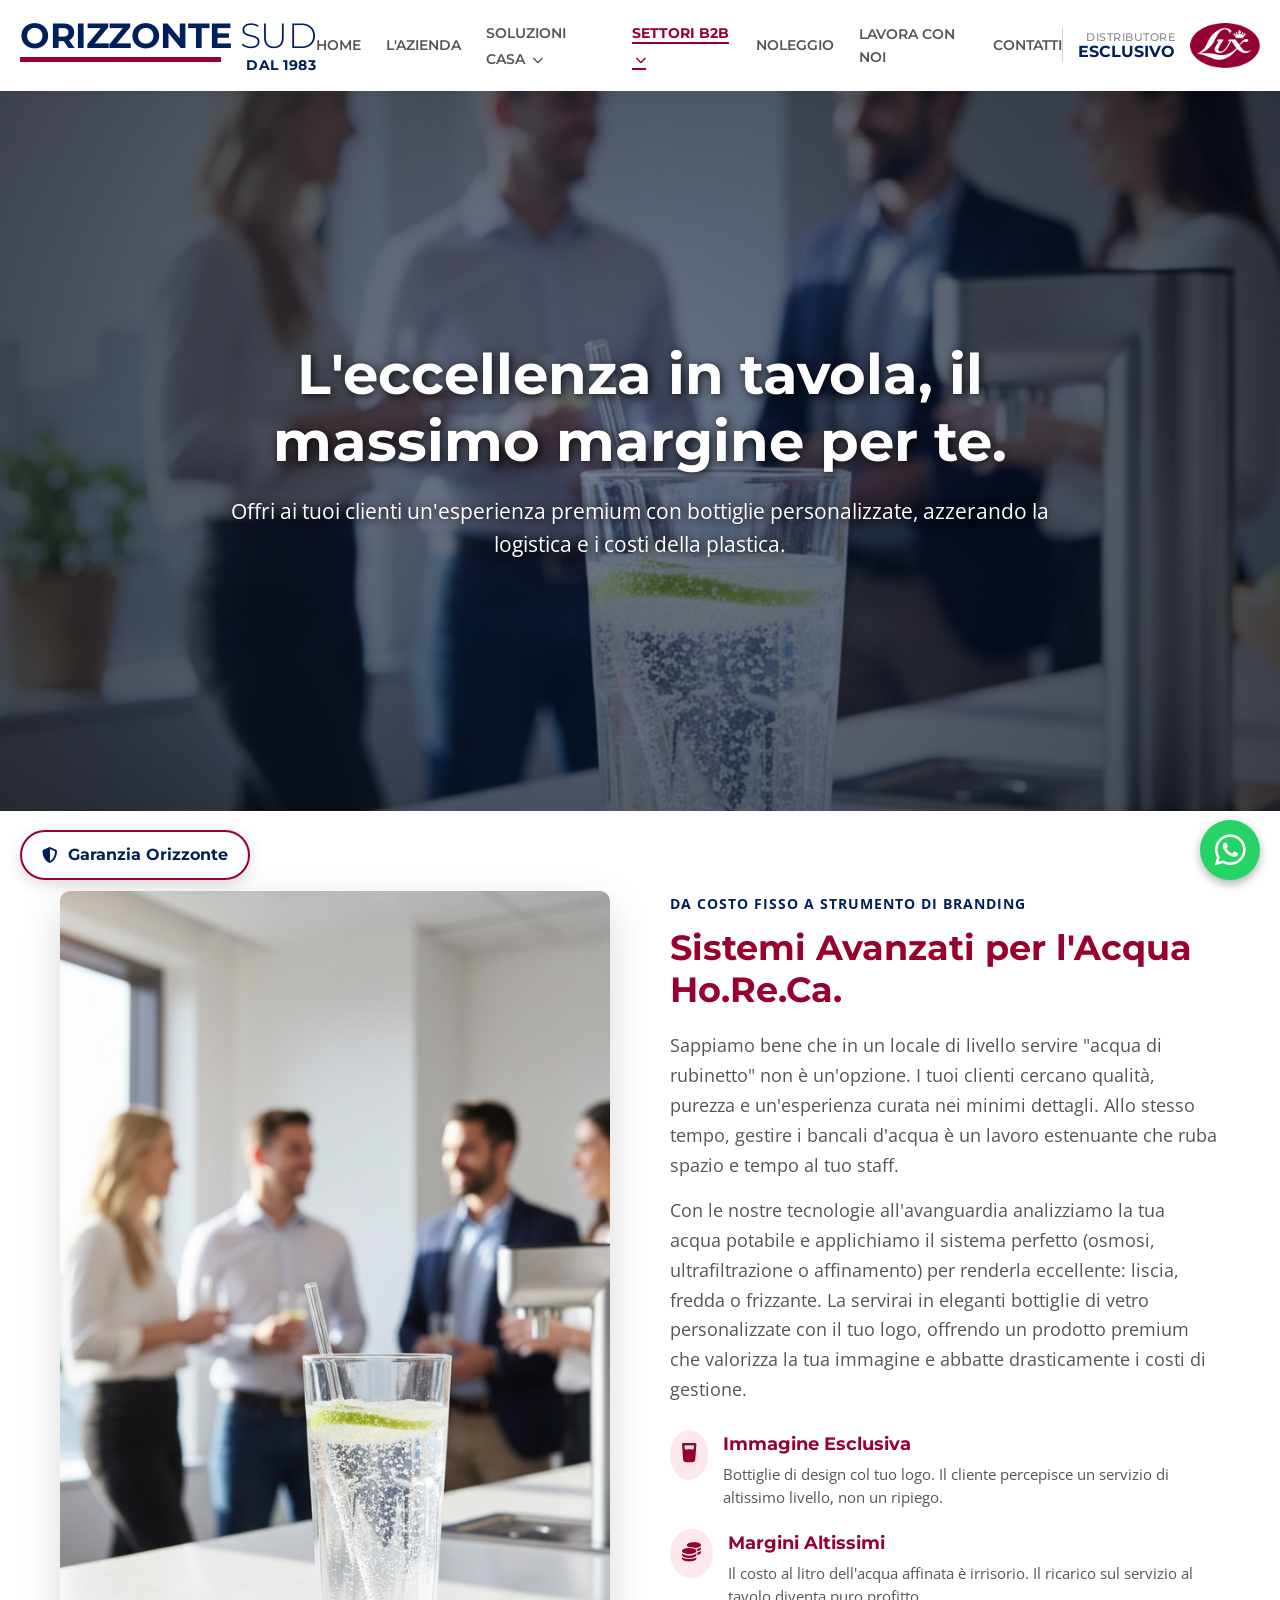
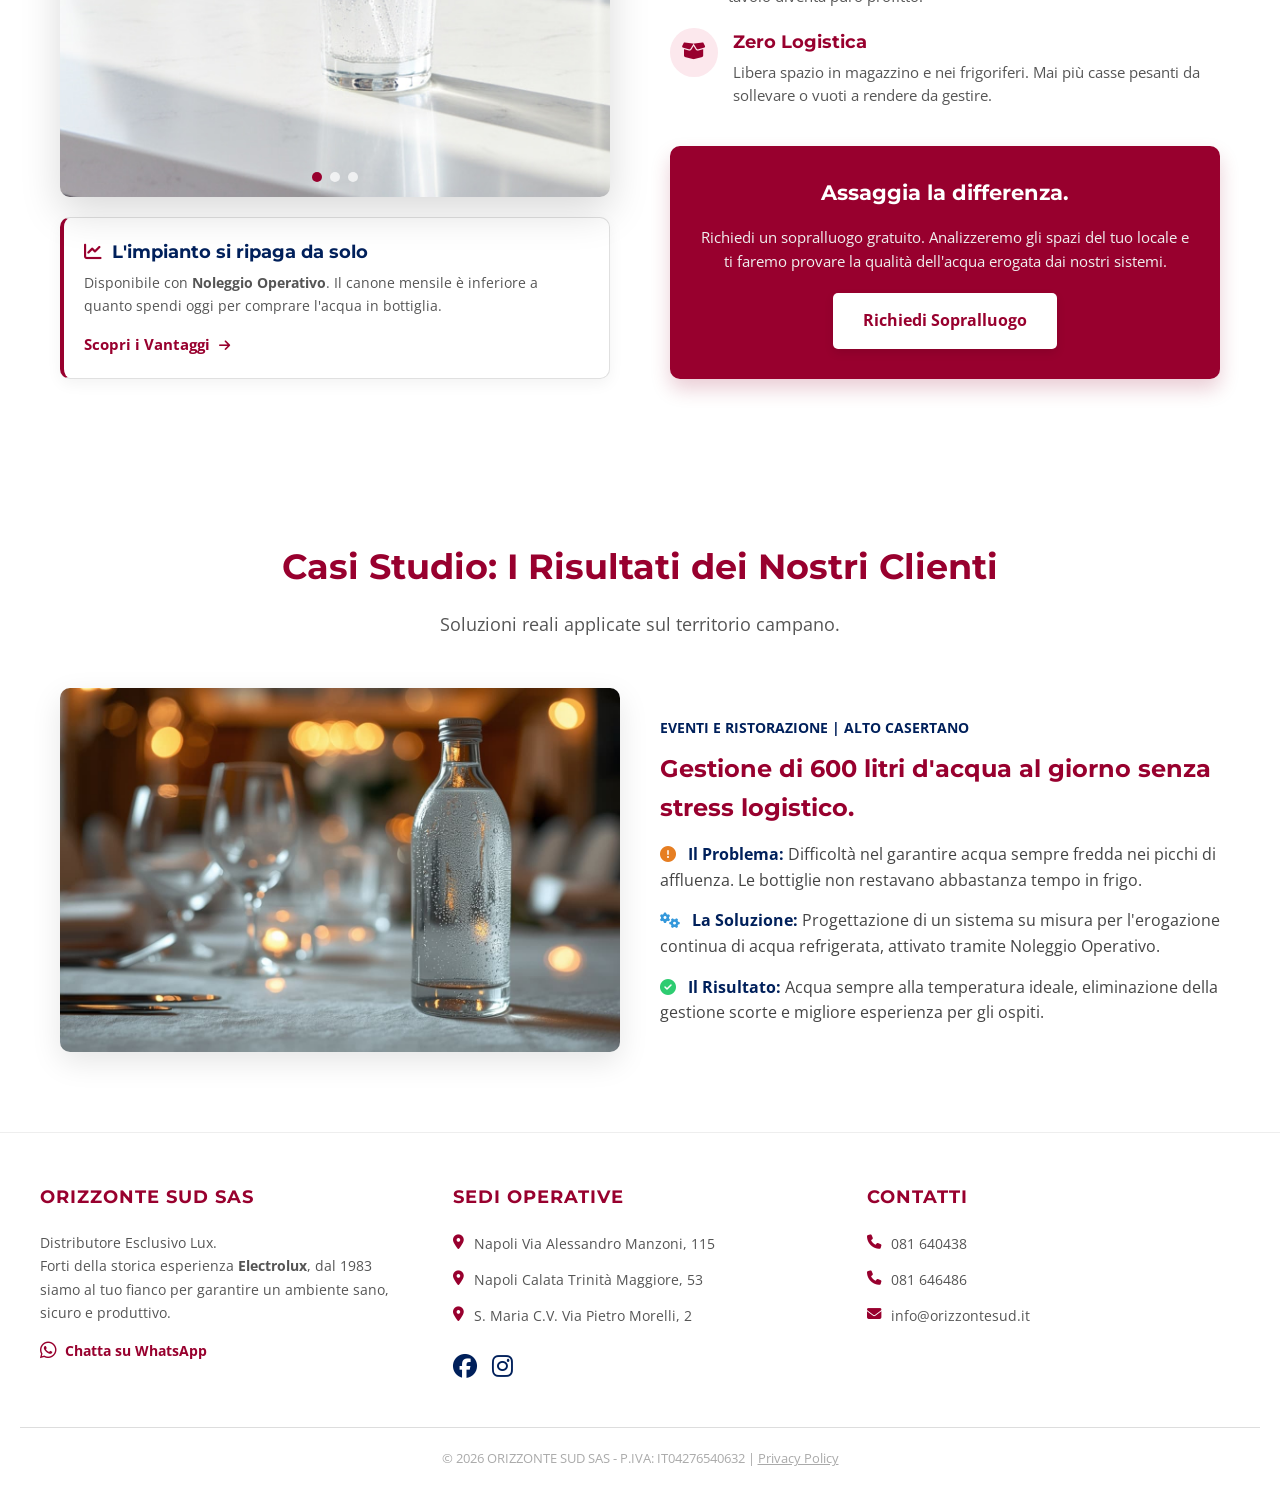
==== acqua-horeca.html @ 839ca36f "primo caricamento" ====
<!DOCTYPE html>
<html lang="it" style="scroll-behavior: smooth;">
<head>
    <meta charset="UTF-8">
    <meta name="viewport" content="width=device-width, initial-scale=1.0">
    <title>Sistemi Trattamento Acqua per Ristoranti e Hotel | Orizzonte Sud</title>
    <meta name="description" content="Offri ai tuoi clienti un'acqua premium in bottiglie personalizzate. Tecnologie all'avanguardia per l'affinamento dell'acqua Ho.Re.Ca. Aumenta i margini e azzera la logistica.">
 <!-- SEO: CANONICAL E OPEN GRAPH -->
    <link rel="canonical" href="https://www.orizzontesud.it/acqua-horeca.html">
    <meta property="og:title" content="Sistemi Acqua per Ristoranti e Hotel | Orizzonte Sud">
    <meta property="og:description" content="Offri ai tuoi clienti un'acqua premium in bottiglie personalizzate. Tecnologie all'avanguardia per l'affinamento dell'acqua Ho.Re.Ca.">
    <meta property="og:image" content="https://www.orizzontesud.it/assets/img/acqua-horeca-bg.jpg">
    <meta property="og:url" content="https://www.orizzontesud.it/acqua-horeca.html">
    <meta property="og:type" content="website">   
    <!-- SEO INVISIBILE: ANTI-SHOWROOMING & KEYWORDS B2B -->
    <script type="application/ld+json">
    {
      "@context": "https://schema.org",
      "@type": "ProfessionalService",
      "name": "Consulenza Trattamento Acqua Ho.Re.Ca. - Orizzonte Sud",
      "alternateName":["Depuratori Acqua Ristoranti", "Osmosi Inversa Hotel", "Orizzonte Sud Electrolux", "Erogatori Acqua Spina Bar"],
      "image": "https://www.orizzontesud.it/assets/img/logo-lux.png",
      "@id": "https://www.orizzontesud.it/acqua-horeca.html",
      "url": "https://www.orizzontesud.it/acqua-horeca.html",
      "telephone": "081640438",
      "description": "Sistemi avanzati di affinamento, osmosi inversa e microfiltrazione per il settore Ho.Re.Ca. Soluzioni premium per ristoranti, hotel e bar con bottiglie in vetro personalizzate. Forti dell'esperienza Electrolux.",
      "provider": {
          "@type": "LocalBusiness", 
          "name": "Orizzonte Sud SAS",
          "address": {
            "@type": "PostalAddress",
            "streetAddress": "Via Alessandro Manzoni, 115",
            "addressLocality": "Napoli",
            "postalCode": "80123",
            "addressCountry": "IT"
          }
      }
    }
    </script>

    <link href="https://fonts.googleapis.com/css2?family=Montserrat:wght@300;400;500;700&family=Open+Sans:wght@400;600&display=swap" rel="stylesheet">
    <link rel="stylesheet" href="https://cdnjs.cloudflare.com/ajax/libs/font-awesome/6.4.0/css/all.min.css">
    <link rel="stylesheet" href="assets/css/style.css">
</head>
<body>
    
    <!-- WHATSAPP FLUTTUANTE -->
    <a href="https://wa.me/39081640438" target="_blank" aria-label="Contattaci su WhatsApp" class="whatsapp-float">
        <i class="fab fa-whatsapp"></i>
    </a>

    <!-- HEADER -->
    <header>
        <div class="navbar">
            <a href="index.html" class="logo-sx" style="text-decoration: none; display: inline-block;">
                <div style="display: flex; flex-direction: column; width: max-content;">
                    <div style="display: flex; align-items: baseline;">
                        <span style="font-family: 'Montserrat', sans-serif; font-size: 2.2rem; color: #00205B; font-weight: 700; letter-spacing: -0.5px; line-height: 1; margin-right: 8px;">ORIZZONTE</span>
                        <span style="font-family: 'Montserrat', sans-serif; font-size: 2.2rem; color: #00205B; font-weight: 300; letter-spacing: -0.5px; line-height: 1;">SUD</span>
                    </div>
                    <div style="display: flex; justify-content: space-between; align-items: flex-start; margin-top: 4px;">
                        <div style="height: 5px; background-color: #98002E; width: 68%;"></div>
                        <span style="font-family: 'Montserrat', sans-serif; font-size: 0.85rem; color: #00205B; font-weight: 700; letter-spacing: 0.5px; line-height: 1; padding-top: 2px;">DAL 1983</span>
                    </div>
                </div>
            </a>
            
            <div class="menu-toggle" id="mobile-menu-btn">
                <i class="fas fa-bars"></i>
            </div>

            <nav class="nav-links" id="nav-menu">
                <a href="index.html">HOME</a>
                <a href="chi-siamo.html">L'AZIENDA</a>
                
                <div class="dropdown">
                    <a href="#" style="cursor: default;">SOLUZIONI CASA <i class="fas fa-chevron-down" style="font-size: 0.7rem; margin-left: 3px;"></i></a>
                    <div class="dropdown-content">
                        <a href="aria.html">Aria Pura per la Famiglia</a>
                        <a href="acqua.html">Acqua Pura a Km 0</a>
                        <a href="pulizia-domestica.html">Sanificazione Domestica</a>
                    </div>
                </div>

                <div class="dropdown">
                    <a href="#" style="cursor: default; color: #98002E; font-weight: 700; border-bottom: 2px solid #98002E;">SETTORI B2B <i class="fas fa-chevron-down" style="font-size: 0.7rem; margin-left: 3px;"></i></a>
                    <div class="dropdown-content">
                        <a href="acqua-horeca.html" style="color: #98002E; font-weight: bold;">Acqua per Ristorazione (Ho.Re.Ca)</a>
                        <a href="settore-industriale.html">Pulizia Industriale e Logistica</a>
                        <a href="settore-horeca.html">Housekeeping Hotel</a>
                        <a href="settore-food.html">Igiene Food & Cucine</a>
                        <a href="settore-officine.html">Aspirazione Officine</a>
                    </div>
                </div>

                <a href="noleggio.html">NOLEGGIO</a>
                <a href="lavora.html">LAVORA CON NOI</a>
                <a href="contatti.html">CONTATTI</a>
            </nav>

            <div class="lux-wrapper" style="display: flex; flex-direction: row; align-items: center; gap: 15px;">
                <div style="width: 1px; height: 35px; background-color: #d1d1d1;"></div>
                <div style="display: flex; flex-direction: column; text-align: right; line-height: 1.1; justify-content: center;">
                    <span style="font-family: 'Montserrat', sans-serif; font-size: 0.7rem; color: #888; font-weight: 500; letter-spacing: 0.5px;">DISTRIBUTORE</span>
                    <span style="font-family: 'Montserrat', sans-serif; font-size: 0.98rem; color: #00205B; font-weight: 700;">ESCLUSIVO</span>
                </div>
                <img src="assets/img/logo-lux.png" alt="Lux" style="height: 45px; width: auto; display: block;">
            </div>
        </div>
    </header>

    <main>
        <!-- HERO SECTION -->
        <section class="hero" style="background: linear-gradient(rgba(0, 32, 91, 0.4), rgba(0, 32, 91, 0.4)), url('assets/img/acqua-horeca-bg.jpg') center/cover;">
            <div class="hero-content">
                <h1 style="text-shadow: 2px 2px 10px rgba(0,0,0,0.8);">L'eccellenza in tavola, il massimo margine per te.</h1>
                <p style="font-size: 1.3rem; margin-top: 15px; text-shadow: 1px 1px 8px rgba(0,0,0,0.9);">Offri ai tuoi clienti un'esperienza premium con bottiglie personalizzate, azzerando la logistica e i costi della plastica.</p>
            </div>
        </section>

        <div class="container" style="margin-top: 80px; margin-bottom: 80px; max-width: 1200px;">
            
            <!-- LAYOUT A DUE COLONNE BILANCIATE (TETRIS) -->
            <div class="product-card" style="display: grid; grid-template-columns: repeat(auto-fit, minmax(300px, 1fr)); gap: 60px; align-items: stretch;">
                
                <!-- COLONNA SINISTRA: Immagine + Noleggio -->
                <div style="display: flex; flex-direction: column; gap: 20px;">
                    
                    <!-- CAROSELLO DINAMICO -->
                    <div class="carousel-container" id="carousel-wrapper" style="flex-grow: 1; min-height: 400px; height: auto; position: relative; overflow: hidden; border-radius: 10px; box-shadow: 0 15px 40px rgba(0,0,0,0.15);">
                        
                        <img class="carousel-slide" src="assets/img/acqua-horeca-bg.jpg" alt="Acqua premium per Ristoranti" style="width: 100%; height: 100%; object-fit: cover; position: absolute; top: 0; left: 0; transition: opacity 0.8s ease-in-out; opacity: 1;">
                        <img class="carousel-slide" src="assets/img/acqua-horeca-2.jpg" alt="Bottiglie in vetro personalizzate per Hotel" style="width: 100%; height: 100%; object-fit: cover; position: absolute; top: 0; left: 0; transition: opacity 0.8s ease-in-out; opacity: 0;">
                        <img class="carousel-slide" src="assets/img/acqua-horeca-3.jpg" alt="Erogatore acqua spina per Bar" style="width: 100%; height: 100%; object-fit: cover; position: absolute; top: 0; left: 0; transition: opacity 0.8s ease-in-out; opacity: 0;">

                        <!-- Indicatori (Dots) -->
                        <div style="position: absolute; bottom: 15px; left: 50%; transform: translateX(-50%); display: flex; gap: 8px; z-index: 10;">
                            <span class="dot" style="width: 10px; height: 10px; background-color: #98002E; border-radius: 50%; transition: background-color 0.3s;"></span>
                            <span class="dot" style="width: 10px; height: 10px; background-color: rgba(255,255,255,0.7); border-radius: 50%; transition: background-color 0.3s;"></span>
                            <span class="dot" style="width: 10px; height: 10px; background-color: rgba(255,255,255,0.7); border-radius: 50%; transition: background-color 0.3s;"></span>
                        </div>
                    </div>
                    
                    <!-- Banner Noleggio -->
                    <div style="background-color: #ffffff; border: 1px solid #e0e0e0; border-left: 4px solid #98002E; border-radius: 10px; padding: 20px; box-shadow: 0 5px 15px rgba(0,0,0,0.05);">
                        <h4 style="color: #00205B; margin-bottom: 5px; font-size: 1.1rem;"><i class="fas fa-chart-line" style="color: #98002E; margin-right: 10px;"></i>L'impianto si ripaga da solo</h4>
                        <p style="color: #555; font-size: 0.9rem; margin-bottom: 15px;">Disponibile con <strong>Noleggio Operativo</strong>. Il canone mensile è inferiore a quanto spendi oggi per comprare l'acqua in bottiglia.</p>
                        <a href="noleggio.html" style="color: #98002E; font-weight: bold; text-decoration: none; font-size: 0.95rem;">Scopri i Vantaggi <i class="fas fa-arrow-right" style="font-size: 0.8rem; margin-left: 5px;"></i></a>
                    </div>

                </div>
                
                <!-- COLONNA DESTRA: Testi + Call to Action -->
                <div class="product-info" style="display: flex; flex-direction: column; justify-content: space-between;">
                    
                    <div>
                        <span style="color: #00205B; font-weight: 700; font-size: 0.9rem; letter-spacing: 1px; text-transform: uppercase;">Da costo fisso a strumento di branding</span>
                        <!-- TITOLO ROSSO PER IL B2B -->
                        <h2 style="color: #98002E; font-size: 2.2rem; margin-top: 10px; margin-bottom: 20px; line-height: 1.2;">Sistemi Avanzati per l'Acqua Ho.Re.Ca.</h2>
                        
                        <div style="line-height: 1.7; color: #555; margin-bottom: 25px; font-size: 1.1rem;">
                            <p style="margin-bottom: 15px;">Sappiamo bene che in un locale di livello servire "acqua di rubinetto" non è un'opzione. I tuoi clienti cercano qualità, purezza e un'esperienza curata nei minimi dettagli. Allo stesso tempo, gestire i bancali d'acqua è un lavoro estenuante che ruba spazio e tempo al tuo staff.</p>
                            <p>Con le nostre tecnologie all'avanguardia analizziamo la tua acqua potabile e applichiamo il sistema perfetto (osmosi, ultrafiltrazione o affinamento) per renderla eccellente: liscia, fredda o frizzante. La servirai in eleganti bottiglie di vetro personalizzate con il tuo logo, offrendo un prodotto premium che valorizza la tua immagine e abbatte drasticamente i costi di gestione.</p>
                        </div>

                        <ul class="features-list" style="list-style: none; padding: 0; margin-bottom: 40px;">
                            <li style="display: flex; align-items: flex-start; margin-bottom: 20px; gap: 15px;">
                                <div style="background-color: #fce8ed; padding: 12px; border-radius: 50%; color: #98002E;">
                                    <i class="fas fa-glass-water" style="font-size: 1.2rem;"></i>
                                </div>
                                <div>
                                    <h4 style="color: #98002E; margin-bottom: 5px; font-size: 1.1rem;">Immagine Esclusiva</h4>
                                    <p style="color: #555; font-size: 0.95rem; line-height: 1.5;">Bottiglie di design col tuo logo. Il cliente percepisce un servizio di altissimo livello, non un ripiego.</p>
                                </div>
                            </li>
                            <li style="display: flex; align-items: flex-start; margin-bottom: 20px; gap: 15px;">
                                <div style="background-color: #fce8ed; padding: 12px; border-radius: 50%; color: #98002E;">
                                    <i class="fas fa-coins" style="font-size: 1.2rem;"></i>
                                </div>
                                <div>
                                    <h4 style="color: #98002E; margin-bottom: 5px; font-size: 1.1rem;">Margini Altissimi</h4>
                                    <p style="color: #555; font-size: 0.95rem; line-height: 1.5;">Il costo al litro dell'acqua affinata è irrisorio. Il ricarico sul servizio al tavolo diventa puro profitto.</p>
                                </div>
                            </li>
                            <li style="display: flex; align-items: flex-start; gap: 15px;">
                                <div style="background-color: #fce8ed; padding: 12px; border-radius: 50%; color: #98002E;">
                                    <i class="fas fa-box-open" style="font-size: 1.2rem;"></i>
                                </div>
                                <div>
                                    <h4 style="color: #98002E; margin-bottom: 5px; font-size: 1.1rem;">Zero Logistica</h4>
                                    <p style="color: #555; font-size: 0.95rem; line-height: 1.5;">Libera spazio in magazzino e nei frigoriferi. Mai più casse pesanti da sollevare o vuoti a rendere da gestire.</p>
                                </div>
                            </li>
                        </ul>
                    </div>

                    <!-- Box Call to Action -->
                    <div class="demo-box" style="padding: 30px; border-radius: 10px; background-color: #98002E; text-align: center; box-shadow: 0 10px 20px rgba(152,0,46,0.2);">
                        <h3 style="color: #ffffff; margin-bottom: 15px; font-size: 1.3rem;">Assaggia la differenza.</h3>
                        <p style="font-size: 0.95rem; color: #f0f0f0; margin-bottom: 20px;">Richiedi un sopralluogo gratuito. Analizzeremo gli spazi del tuo locale e ti faremo provare la qualità dell'acqua erogata dai nostri sistemi.</p>
                        <a href="contatti.html" style="display: inline-block; background-color: white; color: #98002E; padding: 15px 30px; border-radius: 5px; text-decoration: none; font-weight: bold; transition: background 0.3s; box-shadow: 0 4px 10px rgba(0,0,0,0.1);">Richiedi Sopralluogo</a>
                    </div>

                </div>
            </div>

        </div>

        <!-- ==========================================
             SEZIONE TESTIMONIANZE / CASI STUDIO 
             ========================================== -->
   <section class="testimonials-section" id="casi-studio" style="padding: 80px 20px; background-color: #ffffff;">
    <div class="container" style="max-width: 1200px; margin: 0 auto;">
        <div style="text-align: center; margin-bottom: 50px;">
            <h2 style="color: #98002E; font-size: 2.2rem; margin-bottom: 15px;">Casi Studio: I Risultati dei Nostri Clienti</h2>
            <p style="color: #555; font-size: 1.1rem;">Soluzioni reali applicate sul territorio campano.</p>
        </div>
        <div style="display: grid; grid-template-columns: repeat(auto-fit, minmax(300px, 1fr)); gap: 40px; align-items: center;">
            <div class="image-container" style="position: relative; padding-bottom: 65%; height: 0; overflow: hidden; border-radius: 10px; box-shadow: 0 10px 30px rgba(0,0,0,0.1);">
                <img src="assets/img/caso-eventi.jpg" alt="Location eventi acqua refrigerata" style="position: absolute; top: 0; left: 0; width: 100%; height: 100%; object-fit: cover;">
            </div>
            <div class="testimonial-text">
                <span style="color: #00205B; font-weight: 700; font-size: 0.85rem; text-transform: uppercase;">Eventi e Ristorazione | Alto Casertano</span>
                <h3 style="color: #98002E; font-size: 1.5rem; margin-top: 10px; margin-bottom: 15px;">Gestione di 600 litri d'acqua al giorno senza stress logistico.</h3>
                <ul style="list-style: none; padding: 0; color: #444; line-height: 1.6;">
                    <li style="margin-bottom: 15px;"><strong style="color: #00205B;"><i class="fas fa-exclamation-circle" style="color: #e67e22; margin-right: 8px;"></i> Il Problema:</strong> Difficoltà nel garantire acqua sempre fredda nei picchi di affluenza. Le bottiglie non restavano abbastanza tempo in frigo.</li>
                    <li style="margin-bottom: 15px;"><strong style="color: #00205B;"><i class="fas fa-cogs" style="color: #3498db; margin-right: 8px;"></i> La Soluzione:</strong> Progettazione di un sistema su misura per l'erogazione continua di acqua refrigerata, attivato tramite Noleggio Operativo.</li>
                    <li><strong style="color: #00205B;"><i class="fas fa-check-circle" style="color: #2ecc71; margin-right: 8px;"></i> Il Risultato:</strong> Acqua sempre alla temperatura ideale, eliminazione della gestione scorte e migliore esperienza per gli ospiti.</li>
                </ul>
            </div>
        </div>
    </div>
</section>     

    </main>

    <!-- BOTTONE GARANZIA ORIZZONTE -->
    <div class="method-trigger" onclick="toggleMethodModal()">
        <i class="fas fa-shield-alt"></i><span>Garanzia Orizzonte</span>
    </div>

    <!-- FOOTER UNIVERSALE -->
    <footer style="background-color: white; padding: 50px 20px 20px; border-top: 1px solid #eee; font-size: 0.9rem;">
        <div style="max-width: 1200px; margin: 0 auto; display: grid; grid-template-columns: repeat(auto-fit, minmax(250px, 1fr)); gap: 40px; margin-bottom: 40px;">
            <div>
                <h4 style="color: #98002E; margin-bottom: 20px; font-size: 1.1rem; text-transform: uppercase; letter-spacing: 1px;">Orizzonte Sud SAS</h4>
                <p style="color: #555; line-height: 1.6; margin-bottom: 15px;">
                    Distributore Esclusivo Lux.<br>
                    Forti della storica esperienza <strong>Electrolux</strong>, dal 1983 siamo al tuo fianco per garantire un ambiente sano, sicuro e produttivo.
                </p>
                <a href="https://wa.me/39081640438" style="color: #98002E; font-weight: bold; text-decoration: none; display: flex; align-items: center; gap: 8px;"><i class="fab fa-whatsapp" style="font-size: 1.2rem;"></i> Chatta su WhatsApp</a>
            </div>
            <div>
                <h4 style="color: #98002E; margin-bottom: 20px; font-size: 1.1rem; text-transform: uppercase; letter-spacing: 1px;">Sedi Operative</h4>
                <ul style="list-style: none; padding: 0; color: #555; line-height: 1.8;">
                    <li style="display: flex; gap: 10px; margin-bottom: 10px;"><i class="fas fa-map-marker-alt" style="color: #98002E; margin-top: 4px;"></i> Napoli Via Alessandro Manzoni, 115</li>
                    <li style="display: flex; gap: 10px; margin-bottom: 10px;"><i class="fas fa-map-marker-alt" style="color: #98002E; margin-top: 4px;"></i> Napoli Calata Trinità Maggiore, 53</li>
                    <li style="display: flex; gap: 10px;"><i class="fas fa-map-marker-alt" style="color: #98002E; margin-top: 4px;"></i> S. Maria C.V. Via Pietro Morelli, 2</li>
                </ul>
            </div>
            <div>
                <h4 style="color: #98002E; margin-bottom: 20px; font-size: 1.1rem; text-transform: uppercase; letter-spacing: 1px;">Contatti</h4>
                <ul style="list-style: none; padding: 0; color: #555; line-height: 1.8;">
                    <li style="display: flex; gap: 10px; margin-bottom: 10px;"><i class="fas fa-phone" style="color: #98002E; margin-top: 4px;"></i> 081 640438</li>
                    <li style="display: flex; gap: 10px; margin-bottom: 10px;"><i class="fas fa-phone" style="color: #98002E; margin-top: 4px;"></i> 081 646486</li>
                    <li style="display: flex; gap: 10px;"><i class="fas fa-envelope" style="color: #98002E; margin-top: 4px;"></i> info@orizzontesud.it</li>
                </ul>
            </div>
        </div>
        <div style="text-align: center; color: #aaa; border-top: 1px solid #ddd; padding-top: 20px; font-size: 0.8rem;">
            &copy; 2026 ORIZZONTE SUD SAS - P.IVA: IT04276540632 | <a href="privacy.html" style="color: #aaa; text-decoration: underline;">Privacy Policy</a>
        </div>
    </footer>

    <!-- SCRIPT PER MENU MOBILE -->
    <script>
        document.addEventListener('DOMContentLoaded', function() {
            const menuBtn = document.getElementById('mobile-menu-btn');
            const navMenu = document.getElementById('nav-menu');
            const dropdowns = document.querySelectorAll('.dropdown');

            // Apri/Chiudi menu principale su mobile
            menuBtn.addEventListener('click', function() {
                navMenu.classList.toggle('active');
            });

            // Gestione corretta delle tendine su mobile
            dropdowns.forEach(dropdown => {
                const toggleLink = dropdown.querySelector('a:first-child');
                toggleLink.addEventListener('click', function(e) {
                    if (window.innerWidth <= 1024) {
                        e.preventDefault(); // Blocca il click solo sulla voce principale
                        dropdown.classList.toggle('active'); // Apre la tendina
                    }
                });
            });
        });
    </script>

    <!-- SCRIPT PER CAROSELLO DINAMICO -->
    <script>
        document.addEventListener('DOMContentLoaded', function() {
            const slides = document.querySelectorAll('.carousel-slide');
            const dots = document.querySelectorAll('.dot');
            let currentSlide = 0;

            if(slides.length > 1) {
                setInterval(() => {
                    slides[currentSlide].style.opacity = '0';
                    dots[currentSlide].style.backgroundColor = 'rgba(255,255,255,0.7)';
                    
                    currentSlide = (currentSlide + 1) % slides.length;
                    
                    slides[currentSlide].style.opacity = '1';
                    dots[currentSlide].style.backgroundColor = '#98002E';
                }, 4000);
            }
        });
    </script>

    <script src="assets/js/app.js"></script>
</body>
</html>
---- assets/css/style.css ----
/* ORIZZONTE SUD - GLOBAL STYLESHEET (V 7.0 - MASTER TEMPLATE) */

:root { --lux-ruby: #98002E; --lux-blue: #00205B; --white: #ffffff; --text-dark: #333333; }
* { margin: 0; padding: 0; box-sizing: border-box; }
body { font-family: 'Open Sans', sans-serif; color: var(--text-dark); line-height: 1.6; background-color: var(--white); overflow-x: hidden; }
h1, h2, h3, h4 { font-family: 'Montserrat', sans-serif; font-weight: 700; }

/* HEADER & MENU */
header { background: rgba(255, 255, 255, 0.98); box-shadow: 0 2px 10px rgba(0,0,0,0.05); position: sticky; top: 0; z-index: 1000; }
.navbar { display: flex; justify-content: space-between; align-items: center; padding: 10px 20px; max-width: 1400px; margin: 0 auto; position: relative; }

/* MENU DESKTOP & DROPDOWN */
.nav-links { display: flex; gap: 25px; align-items: center; }
.nav-links a { font-family: 'Montserrat', sans-serif; font-weight: 600; color: #555; font-size: 0.9rem; text-decoration: none; transition: 0.3s; }
.nav-links a:hover { color: var(--lux-ruby); }

.dropdown { position: relative; display: inline-block; padding: 10px 0; }
.dropdown-content { display: none; position: absolute; background-color: #ffffff; min-width: 240px; box-shadow: 0px 10px 20px rgba(0,0,0,0.1); z-index: 1001; border-radius: 8px; overflow: hidden; top: 100%; left: 0; border-top: 3px solid var(--lux-ruby); }
.dropdown-content a { color: #555; padding: 12px 16px; text-decoration: none; display: block; border-bottom: 1px solid #f0f0f0; font-size: 0.85rem; }
.dropdown-content a:hover { background-color: #f9f9f9; color: var(--lux-ruby); padding-left: 20px; }
.dropdown:hover .dropdown-content { display: block; }

/* HAMBURGER ICON (Nascosto su PC) */
.menu-toggle { display: none; font-size: 1.8rem; color: var(--lux-blue); cursor: pointer; }

/* HERO */
.hero, .hero-product { background-size: cover; background-position: center; position: relative; display: flex; align-items: center; justify-content: center; text-align: center; color: white; }
.hero { height: 80vh; }
.hero h1 { font-size: 3.5rem; line-height: 1.2; margin-bottom: 20px; text-shadow: 0 2px 10px rgba(0,0,0,0.5); }
.hero-product, .hero.hero-small { height: 45vh; min-height: 350px; background-color: var(--lux-blue); }
.hero-product h1, .hero.hero-small h1 { font-size: 2.5rem; line-height: 1.2; margin-bottom: 10px; text-shadow: 0 2px 10px rgba(0,0,0,0.5); }
.hero::before, .hero-product::before { content: ''; position: absolute; top: 0; left: 0; right: 0; bottom: 0; background: radial-gradient(circle, rgba(0,0,0,0.2) 0%, rgba(0,0,0,0.6) 100%); }
.hero-content { position: relative; z-index: 2; max-width: 900px; padding: 20px; }

/* LAYOUT & PULSANTI */
.container { max-width: 1200px; margin: 0 auto; padding: 0 20px; }
.btn { padding: 15px 30px; border-radius: 50px; font-family: 'Montserrat', sans-serif; font-weight: 700; font-size: 1rem; text-decoration: none; transition: all 0.3s ease; display: inline-flex; align-items: center; justify-content: center; gap: 10px; cursor: pointer; border: none; }
.btn-ruby { background-color: var(--lux-ruby); color: white; box-shadow: 0 5px 15px rgba(152, 0, 46, 0.4); }
.btn-ruby:hover { background-color: #7a0024; transform: translateY(-2px); }

/* WIDGETS (WhatsApp & Garanzia) */
.whatsapp-float { position: fixed; bottom: 20px; right: 20px; background-color: #25d366; color: #FFF; width: 60px; height: 60px; border-radius: 50%; display: flex; align-items: center; justify-content: center; font-size: 35px; box-shadow: 0 4px 10px rgba(0,0,0,0.3); text-decoration: none; transition: transform 0.3s; z-index: 9999; }
.whatsapp-float:hover { transform: scale(1.1); }
.method-trigger { position: fixed; bottom: 20px; left: 20px; background-color: #ffffff; color: var(--lux-blue); padding: 10px 20px; border-radius: 50px; box-shadow: 0 4px 15px rgba(0,0,0,0.15); cursor: pointer; z-index: 9998; display: flex; align-items: center; gap: 10px; border: 2px solid var(--lux-ruby); font-weight: 700; font-family: 'Montserrat', sans-serif; transition: all 0.3s ease; }
.method-trigger:hover { background-color: var(--lux-ruby); color: white; transform: translateY(-5px); }

/* RESPONSIVE MOBILE */
@media (max-width: 1024px) {
    .menu-toggle { display: block; }
    .nav-links { display: none; flex-direction: column; width: 100%; position: absolute; top: 100%; left: 0; background: white; box-shadow: 0 10px 20px rgba(0,0,0,0.1); padding: 20px; gap: 15px; align-items: flex-start; }
    .nav-links.active { display: flex; }
    .dropdown { padding: 0; width: 100%; }
    .dropdown-content { position: static; box-shadow: none; border-top: none; border-left: 2px solid var(--lux-ruby); margin-left: 10px; margin-top: 10px; display: none; width: 100%; }
    .dropdown.active .dropdown-content { display: block; }
    
    .hero h1, .hero-product h1 { font-size: 2rem; }
    .product-card, .content-grid, .footer-grid { grid-template-columns: 1fr !important; }
    .method-trigger { bottom: 90px; left: 20px; } /* Alza la garanzia su mobile per non coprire altro */
    .lux-wrapper { display: none; } /* Nasconde il logo Lux su mobile per fare spazio */
}
/* =========================================
   FIX MOBILE: STRISCIA BIANCA E LOGO LUX
   ========================================= */
html, body {
    overflow-x: hidden;
}
@media (max-width: 1024px) {
    .lux-wrapper {
        display: none !important;
    }
}

/* =========================================
   FIX MOBILE: MODALE GARANZIA
   ========================================= */
.modal-content {
    width: 90% !important;
    max-width: 600px !important;
    margin: 10% auto !important;
    box-sizing: border-box;
}
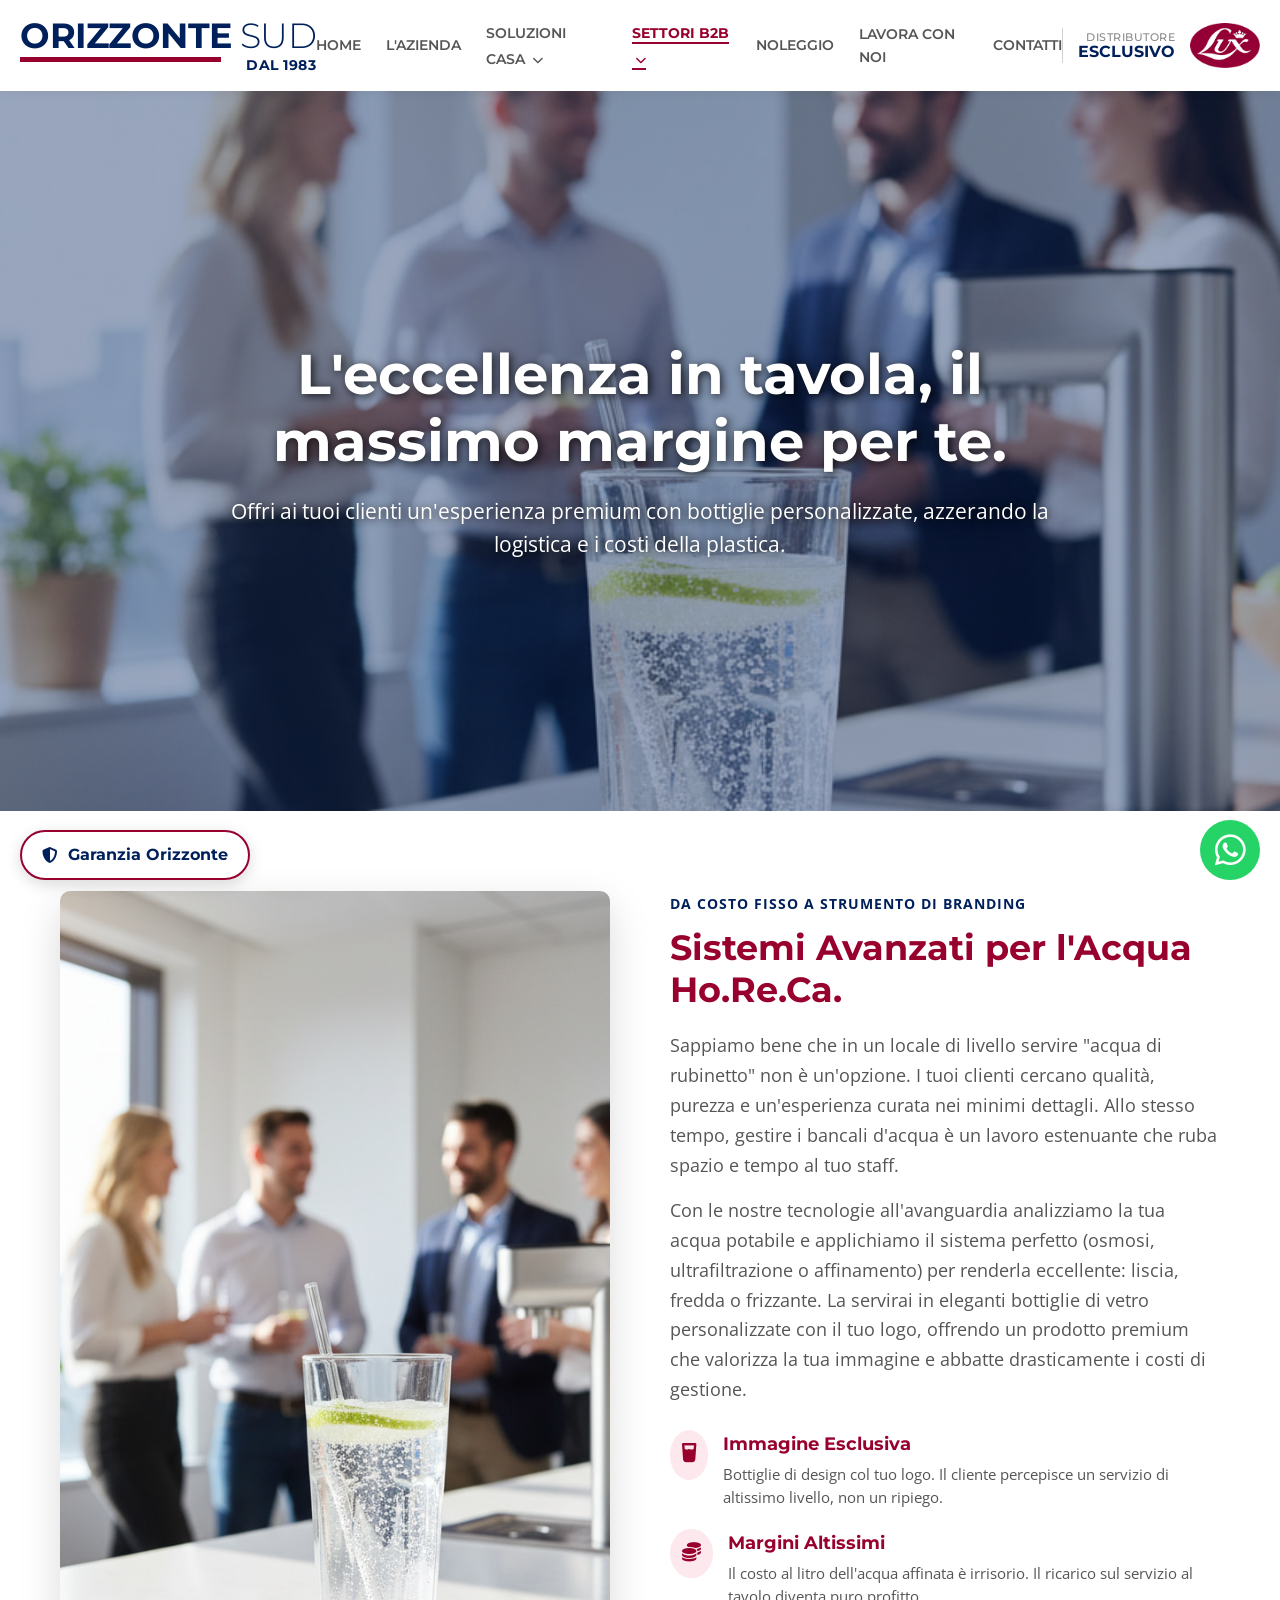
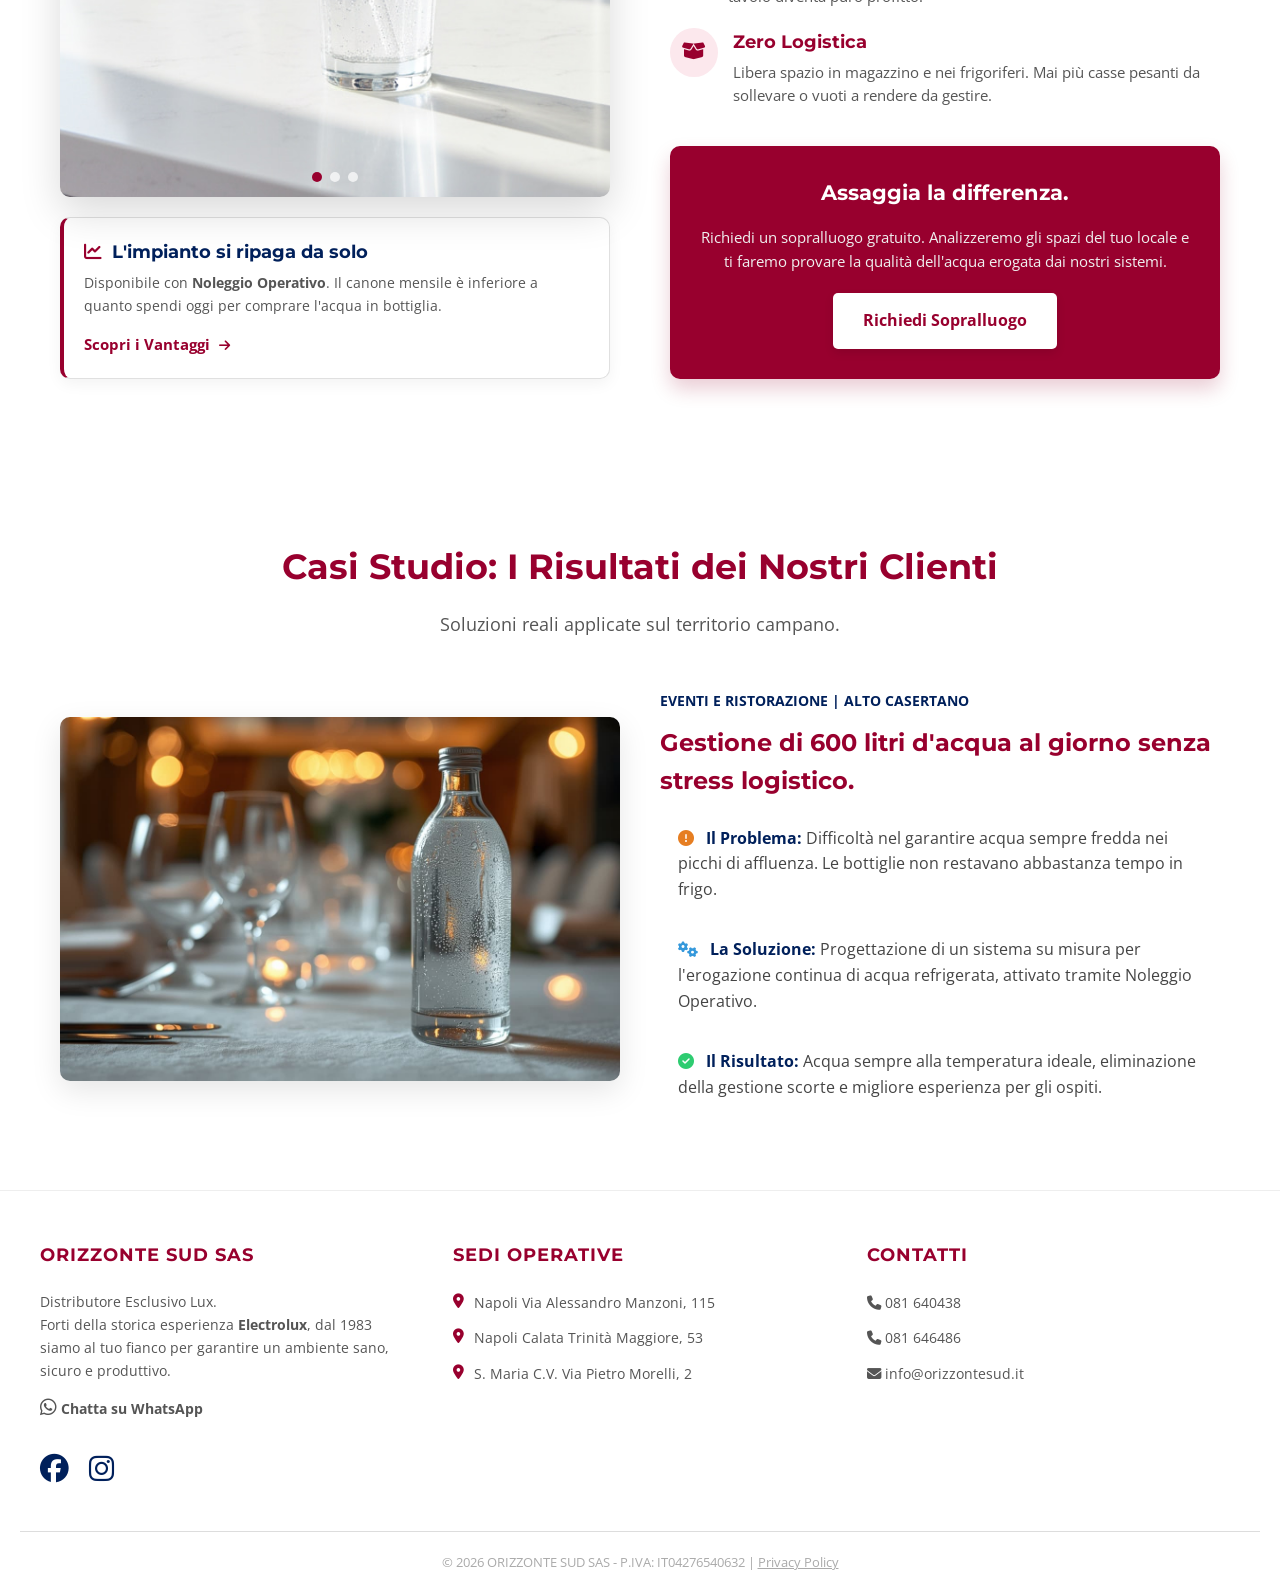
==== commit 564c2fd8: "Riscrittura completa del sito" ====
--- a/acqua-horeca.html
+++ b/acqua-horeca.html
@@ -1,323 +1,289 @@
-<!DOCTYPE html>
-<html lang="it" style="scroll-behavior: smooth;">
-<head>
-    <meta charset="UTF-8">
-    <meta name="viewport" content="width=device-width, initial-scale=1.0">
-    <title>Sistemi Trattamento Acqua per Ristoranti e Hotel | Orizzonte Sud</title>
-    <meta name="description" content="Offri ai tuoi clienti un'acqua premium in bottiglie personalizzate. Tecnologie all'avanguardia per l'affinamento dell'acqua Ho.Re.Ca. Aumenta i margini e azzera la logistica.">
- <!-- SEO: CANONICAL E OPEN GRAPH -->
-    <link rel="canonical" href="https://www.orizzontesud.it/acqua-horeca.html">
-    <meta property="og:title" content="Sistemi Acqua per Ristoranti e Hotel | Orizzonte Sud">
-    <meta property="og:description" content="Offri ai tuoi clienti un'acqua premium in bottiglie personalizzate. Tecnologie all'avanguardia per l'affinamento dell'acqua Ho.Re.Ca.">
-    <meta property="og:image" content="https://www.orizzontesud.it/assets/img/acqua-horeca-bg.jpg">
-    <meta property="og:url" content="https://www.orizzontesud.it/acqua-horeca.html">
-    <meta property="og:type" content="website">   
-    <!-- SEO INVISIBILE: ANTI-SHOWROOMING & KEYWORDS B2B -->
-    <script type="application/ld+json">
-    {
-      "@context": "https://schema.org",
-      "@type": "ProfessionalService",
-      "name": "Consulenza Trattamento Acqua Ho.Re.Ca. - Orizzonte Sud",
-      "alternateName":["Depuratori Acqua Ristoranti", "Osmosi Inversa Hotel", "Orizzonte Sud Electrolux", "Erogatori Acqua Spina Bar"],
-      "image": "https://www.orizzontesud.it/assets/img/logo-lux.png",
-      "@id": "https://www.orizzontesud.it/acqua-horeca.html",
-      "url": "https://www.orizzontesud.it/acqua-horeca.html",
-      "telephone": "081640438",
-      "description": "Sistemi avanzati di affinamento, osmosi inversa e microfiltrazione per il settore Ho.Re.Ca. Soluzioni premium per ristoranti, hotel e bar con bottiglie in vetro personalizzate. Forti dell'esperienza Electrolux.",
-      "provider": {
-          "@type": "LocalBusiness", 
-          "name": "Orizzonte Sud SAS",
-          "address": {
-            "@type": "PostalAddress",
-            "streetAddress": "Via Alessandro Manzoni, 115",
-            "addressLocality": "Napoli",
-            "postalCode": "80123",
-            "addressCountry": "IT"
-          }
-      }
-    }
-    </script>
-
-    <link href="https://fonts.googleapis.com/css2?family=Montserrat:wght@300;400;500;700&family=Open+Sans:wght@400;600&display=swap" rel="stylesheet">
-    <link rel="stylesheet" href="https://cdnjs.cloudflare.com/ajax/libs/font-awesome/6.4.0/css/all.min.css">
-    <link rel="stylesheet" href="assets/css/style.css">
-</head>
-<body>
-    
-    <!-- WHATSAPP FLUTTUANTE -->
-    <a href="https://wa.me/39081640438" target="_blank" aria-label="Contattaci su WhatsApp" class="whatsapp-float">
-        <i class="fab fa-whatsapp"></i>
-    </a>
-
-    <!-- HEADER -->
-    <header>
-        <div class="navbar">
-            <a href="index.html" class="logo-sx" style="text-decoration: none; display: inline-block;">
-                <div style="display: flex; flex-direction: column; width: max-content;">
-                    <div style="display: flex; align-items: baseline;">
-                        <span style="font-family: 'Montserrat', sans-serif; font-size: 2.2rem; color: #00205B; font-weight: 700; letter-spacing: -0.5px; line-height: 1; margin-right: 8px;">ORIZZONTE</span>
-                        <span style="font-family: 'Montserrat', sans-serif; font-size: 2.2rem; color: #00205B; font-weight: 300; letter-spacing: -0.5px; line-height: 1;">SUD</span>
-                    </div>
-                    <div style="display: flex; justify-content: space-between; align-items: flex-start; margin-top: 4px;">
-                        <div style="height: 5px; background-color: #98002E; width: 68%;"></div>
-                        <span style="font-family: 'Montserrat', sans-serif; font-size: 0.85rem; color: #00205B; font-weight: 700; letter-spacing: 0.5px; line-height: 1; padding-top: 2px;">DAL 1983</span>
-                    </div>
-                </div>
-            </a>
-            
-            <div class="menu-toggle" id="mobile-menu-btn">
-                <i class="fas fa-bars"></i>
-            </div>
-
-            <nav class="nav-links" id="nav-menu">
-                <a href="index.html">HOME</a>
-                <a href="chi-siamo.html">L'AZIENDA</a>
-                
-                <div class="dropdown">
-                    <a href="#" style="cursor: default;">SOLUZIONI CASA <i class="fas fa-chevron-down" style="font-size: 0.7rem; margin-left: 3px;"></i></a>
-                    <div class="dropdown-content">
-                        <a href="aria.html">Aria Pura per la Famiglia</a>
-                        <a href="acqua.html">Acqua Pura a Km 0</a>
-                        <a href="pulizia-domestica.html">Sanificazione Domestica</a>
-                    </div>
-                </div>
-
-                <div class="dropdown">
-                    <a href="#" style="cursor: default; color: #98002E; font-weight: 700; border-bottom: 2px solid #98002E;">SETTORI B2B <i class="fas fa-chevron-down" style="font-size: 0.7rem; margin-left: 3px;"></i></a>
-                    <div class="dropdown-content">
-                        <a href="acqua-horeca.html" style="color: #98002E; font-weight: bold;">Acqua per Ristorazione (Ho.Re.Ca)</a>
-                        <a href="settore-industriale.html">Pulizia Industriale e Logistica</a>
-                        <a href="settore-horeca.html">Housekeeping Hotel</a>
-                        <a href="settore-food.html">Igiene Food & Cucine</a>
-                        <a href="settore-officine.html">Aspirazione Officine</a>
-                    </div>
-                </div>
-
-                <a href="noleggio.html">NOLEGGIO</a>
-                <a href="lavora.html">LAVORA CON NOI</a>
-                <a href="contatti.html">CONTATTI</a>
-            </nav>
-
-            <div class="lux-wrapper" style="display: flex; flex-direction: row; align-items: center; gap: 15px;">
-                <div style="width: 1px; height: 35px; background-color: #d1d1d1;"></div>
-                <div style="display: flex; flex-direction: column; text-align: right; line-height: 1.1; justify-content: center;">
-                    <span style="font-family: 'Montserrat', sans-serif; font-size: 0.7rem; color: #888; font-weight: 500; letter-spacing: 0.5px;">DISTRIBUTORE</span>
-                    <span style="font-family: 'Montserrat', sans-serif; font-size: 0.98rem; color: #00205B; font-weight: 700;">ESCLUSIVO</span>
-                </div>
-                <img src="assets/img/logo-lux.png" alt="Lux" style="height: 45px; width: auto; display: block;">
-            </div>
-        </div>
-    </header>
-
-    <main>
-        <!-- HERO SECTION -->
-        <section class="hero" style="background: linear-gradient(rgba(0, 32, 91, 0.4), rgba(0, 32, 91, 0.4)), url('assets/img/acqua-horeca-bg.jpg') center/cover;">
-            <div class="hero-content">
-                <h1 style="text-shadow: 2px 2px 10px rgba(0,0,0,0.8);">L'eccellenza in tavola, il massimo margine per te.</h1>
-                <p style="font-size: 1.3rem; margin-top: 15px; text-shadow: 1px 1px 8px rgba(0,0,0,0.9);">Offri ai tuoi clienti un'esperienza premium con bottiglie personalizzate, azzerando la logistica e i costi della plastica.</p>
-            </div>
-        </section>
-
-        <div class="container" style="margin-top: 80px; margin-bottom: 80px; max-width: 1200px;">
-            
-            <!-- LAYOUT A DUE COLONNE BILANCIATE (TETRIS) -->
-            <div class="product-card" style="display: grid; grid-template-columns: repeat(auto-fit, minmax(300px, 1fr)); gap: 60px; align-items: stretch;">
-                
-                <!-- COLONNA SINISTRA: Immagine + Noleggio -->
-                <div style="display: flex; flex-direction: column; gap: 20px;">
-                    
-                    <!-- CAROSELLO DINAMICO -->
-                    <div class="carousel-container" id="carousel-wrapper" style="flex-grow: 1; min-height: 400px; height: auto; position: relative; overflow: hidden; border-radius: 10px; box-shadow: 0 15px 40px rgba(0,0,0,0.15);">
-                        
-                        <img class="carousel-slide" src="assets/img/acqua-horeca-bg.jpg" alt="Acqua premium per Ristoranti" style="width: 100%; height: 100%; object-fit: cover; position: absolute; top: 0; left: 0; transition: opacity 0.8s ease-in-out; opacity: 1;">
-                        <img class="carousel-slide" src="assets/img/acqua-horeca-2.jpg" alt="Bottiglie in vetro personalizzate per Hotel" style="width: 100%; height: 100%; object-fit: cover; position: absolute; top: 0; left: 0; transition: opacity 0.8s ease-in-out; opacity: 0;">
-                        <img class="carousel-slide" src="assets/img/acqua-horeca-3.jpg" alt="Erogatore acqua spina per Bar" style="width: 100%; height: 100%; object-fit: cover; position: absolute; top: 0; left: 0; transition: opacity 0.8s ease-in-out; opacity: 0;">
-
-                        <!-- Indicatori (Dots) -->
-                        <div style="position: absolute; bottom: 15px; left: 50%; transform: translateX(-50%); display: flex; gap: 8px; z-index: 10;">
-                            <span class="dot" style="width: 10px; height: 10px; background-color: #98002E; border-radius: 50%; transition: background-color 0.3s;"></span>
-                            <span class="dot" style="width: 10px; height: 10px; background-color: rgba(255,255,255,0.7); border-radius: 50%; transition: background-color 0.3s;"></span>
-                            <span class="dot" style="width: 10px; height: 10px; background-color: rgba(255,255,255,0.7); border-radius: 50%; transition: background-color 0.3s;"></span>
-                        </div>
-                    </div>
-                    
-                    <!-- Banner Noleggio -->
-                    <div style="background-color: #ffffff; border: 1px solid #e0e0e0; border-left: 4px solid #98002E; border-radius: 10px; padding: 20px; box-shadow: 0 5px 15px rgba(0,0,0,0.05);">
-                        <h4 style="color: #00205B; margin-bottom: 5px; font-size: 1.1rem;"><i class="fas fa-chart-line" style="color: #98002E; margin-right: 10px;"></i>L'impianto si ripaga da solo</h4>
-                        <p style="color: #555; font-size: 0.9rem; margin-bottom: 15px;">Disponibile con <strong>Noleggio Operativo</strong>. Il canone mensile è inferiore a quanto spendi oggi per comprare l'acqua in bottiglia.</p>
-                        <a href="noleggio.html" style="color: #98002E; font-weight: bold; text-decoration: none; font-size: 0.95rem;">Scopri i Vantaggi <i class="fas fa-arrow-right" style="font-size: 0.8rem; margin-left: 5px;"></i></a>
-                    </div>
-
-                </div>
-                
-                <!-- COLONNA DESTRA: Testi + Call to Action -->
-                <div class="product-info" style="display: flex; flex-direction: column; justify-content: space-between;">
-                    
-                    <div>
-                        <span style="color: #00205B; font-weight: 700; font-size: 0.9rem; letter-spacing: 1px; text-transform: uppercase;">Da costo fisso a strumento di branding</span>
-                        <!-- TITOLO ROSSO PER IL B2B -->
-                        <h2 style="color: #98002E; font-size: 2.2rem; margin-top: 10px; margin-bottom: 20px; line-height: 1.2;">Sistemi Avanzati per l'Acqua Ho.Re.Ca.</h2>
-                        
-                        <div style="line-height: 1.7; color: #555; margin-bottom: 25px; font-size: 1.1rem;">
-                            <p style="margin-bottom: 15px;">Sappiamo bene che in un locale di livello servire "acqua di rubinetto" non è un'opzione. I tuoi clienti cercano qualità, purezza e un'esperienza curata nei minimi dettagli. Allo stesso tempo, gestire i bancali d'acqua è un lavoro estenuante che ruba spazio e tempo al tuo staff.</p>
-                            <p>Con le nostre tecnologie all'avanguardia analizziamo la tua acqua potabile e applichiamo il sistema perfetto (osmosi, ultrafiltrazione o affinamento) per renderla eccellente: liscia, fredda o frizzante. La servirai in eleganti bottiglie di vetro personalizzate con il tuo logo, offrendo un prodotto premium che valorizza la tua immagine e abbatte drasticamente i costi di gestione.</p>
-                        </div>
-
-                        <ul class="features-list" style="list-style: none; padding: 0; margin-bottom: 40px;">
-                            <li style="display: flex; align-items: flex-start; margin-bottom: 20px; gap: 15px;">
-                                <div style="background-color: #fce8ed; padding: 12px; border-radius: 50%; color: #98002E;">
-                                    <i class="fas fa-glass-water" style="font-size: 1.2rem;"></i>
-                                </div>
-                                <div>
-                                    <h4 style="color: #98002E; margin-bottom: 5px; font-size: 1.1rem;">Immagine Esclusiva</h4>
-                                    <p style="color: #555; font-size: 0.95rem; line-height: 1.5;">Bottiglie di design col tuo logo. Il cliente percepisce un servizio di altissimo livello, non un ripiego.</p>
-                                </div>
-                            </li>
-                            <li style="display: flex; align-items: flex-start; margin-bottom: 20px; gap: 15px;">
-                                <div style="background-color: #fce8ed; padding: 12px; border-radius: 50%; color: #98002E;">
-                                    <i class="fas fa-coins" style="font-size: 1.2rem;"></i>
-                                </div>
-                                <div>
-                                    <h4 style="color: #98002E; margin-bottom: 5px; font-size: 1.1rem;">Margini Altissimi</h4>
-                                    <p style="color: #555; font-size: 0.95rem; line-height: 1.5;">Il costo al litro dell'acqua affinata è irrisorio. Il ricarico sul servizio al tavolo diventa puro profitto.</p>
-                                </div>
-                            </li>
-                            <li style="display: flex; align-items: flex-start; gap: 15px;">
-                                <div style="background-color: #fce8ed; padding: 12px; border-radius: 50%; color: #98002E;">
-                                    <i class="fas fa-box-open" style="font-size: 1.2rem;"></i>
-                                </div>
-                                <div>
-                                    <h4 style="color: #98002E; margin-bottom: 5px; font-size: 1.1rem;">Zero Logistica</h4>
-                                    <p style="color: #555; font-size: 0.95rem; line-height: 1.5;">Libera spazio in magazzino e nei frigoriferi. Mai più casse pesanti da sollevare o vuoti a rendere da gestire.</p>
-                                </div>
-                            </li>
-                        </ul>
-                    </div>
-
-                    <!-- Box Call to Action -->
-                    <div class="demo-box" style="padding: 30px; border-radius: 10px; background-color: #98002E; text-align: center; box-shadow: 0 10px 20px rgba(152,0,46,0.2);">
-                        <h3 style="color: #ffffff; margin-bottom: 15px; font-size: 1.3rem;">Assaggia la differenza.</h3>
-                        <p style="font-size: 0.95rem; color: #f0f0f0; margin-bottom: 20px;">Richiedi un sopralluogo gratuito. Analizzeremo gli spazi del tuo locale e ti faremo provare la qualità dell'acqua erogata dai nostri sistemi.</p>
-                        <a href="contatti.html" style="display: inline-block; background-color: white; color: #98002E; padding: 15px 30px; border-radius: 5px; text-decoration: none; font-weight: bold; transition: background 0.3s; box-shadow: 0 4px 10px rgba(0,0,0,0.1);">Richiedi Sopralluogo</a>
-                    </div>
-
-                </div>
-            </div>
-
-        </div>
-
-        <!-- ==========================================
-             SEZIONE TESTIMONIANZE / CASI STUDIO 
-             ========================================== -->
-   <section class="testimonials-section" id="casi-studio" style="padding: 80px 20px; background-color: #ffffff;">
-    <div class="container" style="max-width: 1200px; margin: 0 auto;">
-        <div style="text-align: center; margin-bottom: 50px;">
-            <h2 style="color: #98002E; font-size: 2.2rem; margin-bottom: 15px;">Casi Studio: I Risultati dei Nostri Clienti</h2>
-            <p style="color: #555; font-size: 1.1rem;">Soluzioni reali applicate sul territorio campano.</p>
-        </div>
-        <div style="display: grid; grid-template-columns: repeat(auto-fit, minmax(300px, 1fr)); gap: 40px; align-items: center;">
-            <div class="image-container" style="position: relative; padding-bottom: 65%; height: 0; overflow: hidden; border-radius: 10px; box-shadow: 0 10px 30px rgba(0,0,0,0.1);">
-                <img src="assets/img/caso-eventi.jpg" alt="Location eventi acqua refrigerata" style="position: absolute; top: 0; left: 0; width: 100%; height: 100%; object-fit: cover;">
-            </div>
-            <div class="testimonial-text">
-                <span style="color: #00205B; font-weight: 700; font-size: 0.85rem; text-transform: uppercase;">Eventi e Ristorazione | Alto Casertano</span>
-                <h3 style="color: #98002E; font-size: 1.5rem; margin-top: 10px; margin-bottom: 15px;">Gestione di 600 litri d'acqua al giorno senza stress logistico.</h3>
-                <ul style="list-style: none; padding: 0; color: #444; line-height: 1.6;">
-                    <li style="margin-bottom: 15px;"><strong style="color: #00205B;"><i class="fas fa-exclamation-circle" style="color: #e67e22; margin-right: 8px;"></i> Il Problema:</strong> Difficoltà nel garantire acqua sempre fredda nei picchi di affluenza. Le bottiglie non restavano abbastanza tempo in frigo.</li>
-                    <li style="margin-bottom: 15px;"><strong style="color: #00205B;"><i class="fas fa-cogs" style="color: #3498db; margin-right: 8px;"></i> La Soluzione:</strong> Progettazione di un sistema su misura per l'erogazione continua di acqua refrigerata, attivato tramite Noleggio Operativo.</li>
-                    <li><strong style="color: #00205B;"><i class="fas fa-check-circle" style="color: #2ecc71; margin-right: 8px;"></i> Il Risultato:</strong> Acqua sempre alla temperatura ideale, eliminazione della gestione scorte e migliore esperienza per gli ospiti.</li>
-                </ul>
-            </div>
-        </div>
-    </div>
-</section>     
-
-    </main>
-
-    <!-- BOTTONE GARANZIA ORIZZONTE -->
-    <div class="method-trigger" onclick="toggleMethodModal()">
-        <i class="fas fa-shield-alt"></i><span>Garanzia Orizzonte</span>
-    </div>
-
-    <!-- FOOTER UNIVERSALE -->
-    <footer style="background-color: white; padding: 50px 20px 20px; border-top: 1px solid #eee; font-size: 0.9rem;">
-        <div style="max-width: 1200px; margin: 0 auto; display: grid; grid-template-columns: repeat(auto-fit, minmax(250px, 1fr)); gap: 40px; margin-bottom: 40px;">
-            <div>
-                <h4 style="color: #98002E; margin-bottom: 20px; font-size: 1.1rem; text-transform: uppercase; letter-spacing: 1px;">Orizzonte Sud SAS</h4>
-                <p style="color: #555; line-height: 1.6; margin-bottom: 15px;">
-                    Distributore Esclusivo Lux.<br>
-                    Forti della storica esperienza <strong>Electrolux</strong>, dal 1983 siamo al tuo fianco per garantire un ambiente sano, sicuro e produttivo.
-                </p>
-                <a href="https://wa.me/39081640438" style="color: #98002E; font-weight: bold; text-decoration: none; display: flex; align-items: center; gap: 8px;"><i class="fab fa-whatsapp" style="font-size: 1.2rem;"></i> Chatta su WhatsApp</a>
-            </div>
-            <div>
-                <h4 style="color: #98002E; margin-bottom: 20px; font-size: 1.1rem; text-transform: uppercase; letter-spacing: 1px;">Sedi Operative</h4>
-                <ul style="list-style: none; padding: 0; color: #555; line-height: 1.8;">
-                    <li style="display: flex; gap: 10px; margin-bottom: 10px;"><i class="fas fa-map-marker-alt" style="color: #98002E; margin-top: 4px;"></i> Napoli Via Alessandro Manzoni, 115</li>
-                    <li style="display: flex; gap: 10px; margin-bottom: 10px;"><i class="fas fa-map-marker-alt" style="color: #98002E; margin-top: 4px;"></i> Napoli Calata Trinità Maggiore, 53</li>
-                    <li style="display: flex; gap: 10px;"><i class="fas fa-map-marker-alt" style="color: #98002E; margin-top: 4px;"></i> S. Maria C.V. Via Pietro Morelli, 2</li>
-                </ul>
-            </div>
-            <div>
-                <h4 style="color: #98002E; margin-bottom: 20px; font-size: 1.1rem; text-transform: uppercase; letter-spacing: 1px;">Contatti</h4>
-                <ul style="list-style: none; padding: 0; color: #555; line-height: 1.8;">
-                    <li style="display: flex; gap: 10px; margin-bottom: 10px;"><i class="fas fa-phone" style="color: #98002E; margin-top: 4px;"></i> 081 640438</li>
-                    <li style="display: flex; gap: 10px; margin-bottom: 10px;"><i class="fas fa-phone" style="color: #98002E; margin-top: 4px;"></i> 081 646486</li>
-                    <li style="display: flex; gap: 10px;"><i class="fas fa-envelope" style="color: #98002E; margin-top: 4px;"></i> info@orizzontesud.it</li>
-                </ul>
-            </div>
-        </div>
-        <div style="text-align: center; color: #aaa; border-top: 1px solid #ddd; padding-top: 20px; font-size: 0.8rem;">
-            &copy; 2026 ORIZZONTE SUD SAS - P.IVA: IT04276540632 | <a href="privacy.html" style="color: #aaa; text-decoration: underline;">Privacy Policy</a>
-        </div>
-    </footer>
-
-    <!-- SCRIPT PER MENU MOBILE -->
-    <script>
-        document.addEventListener('DOMContentLoaded', function() {
-            const menuBtn = document.getElementById('mobile-menu-btn');
-            const navMenu = document.getElementById('nav-menu');
-            const dropdowns = document.querySelectorAll('.dropdown');
-
-            // Apri/Chiudi menu principale su mobile
-            menuBtn.addEventListener('click', function() {
-                navMenu.classList.toggle('active');
-            });
-
-            // Gestione corretta delle tendine su mobile
-            dropdowns.forEach(dropdown => {
-                const toggleLink = dropdown.querySelector('a:first-child');
-                toggleLink.addEventListener('click', function(e) {
-                    if (window.innerWidth <= 1024) {
-                        e.preventDefault(); // Blocca il click solo sulla voce principale
-                        dropdown.classList.toggle('active'); // Apre la tendina
-                    }
-                });
-            });
-        });
-    </script>
-
-    <!-- SCRIPT PER CAROSELLO DINAMICO -->
-    <script>
-        document.addEventListener('DOMContentLoaded', function() {
-            const slides = document.querySelectorAll('.carousel-slide');
-            const dots = document.querySelectorAll('.dot');
-            let currentSlide = 0;
-
-            if(slides.length > 1) {
-                setInterval(() => {
-                    slides[currentSlide].style.opacity = '0';
-                    dots[currentSlide].style.backgroundColor = 'rgba(255,255,255,0.7)';
-                    
-                    currentSlide = (currentSlide + 1) % slides.length;
-                    
-                    slides[currentSlide].style.opacity = '1';
-                    dots[currentSlide].style.backgroundColor = '#98002E';
-                }, 4000);
-            }
-        });
-    </script>
-
-    <script src="assets/js/app.js"></script>
-</body>
+<!DOCTYPE html>
+<html lang="it" style="scroll-behavior: smooth;">
+<head>
+    <meta charset="UTF-8">
+    <meta name="viewport" content="width=device-width, initial-scale=1.0">
+    <title>Sistemi Trattamento Acqua per Ristoranti e Hotel | Orizzonte Sud</title>
+    <meta name="description" content="Offri ai tuoi clienti un'acqua premium in bottiglie personalizzate. Tecnologie all'avanguardia per l'affinamento dell'acqua Ho.Re.Ca. Aumenta i margini e azzera la logistica.">
+    <!-- SEO: CANONICAL E OPEN GRAPH -->
+    <link rel="canonical" href="https://www.orizzontesud.it/acqua-horeca.html">
+    <meta property="og:title" content="Sistemi Acqua per Ristoranti e Hotel | Orizzonte Sud">
+    <meta property="og:description" content="Offri ai tuoi clienti un'acqua premium in bottiglie personalizzate. Tecnologie all'avanguardia per l'affinamento dell'acqua Ho.Re.Ca.">
+    <meta property="og:image" content="https://www.orizzontesud.it/assets/img/acqua-horeca-bg.jpg">
+    <meta property="og:url" content="https://www.orizzontesud.it/acqua-horeca.html">
+    <meta property="og:type" content="website">   
+    
+    <!-- SEO INVISIBILE: ANTI-SHOWROOMING & KEYWORDS B2B -->
+    <script type="application/ld+json">
+    {
+      "@context": "https://schema.org",
+      "@type": "ProfessionalService",
+      "name": "Consulenza Trattamento Acqua Ho.Re.Ca. - Orizzonte Sud",
+      "alternateName":["Depuratori Acqua Ristoranti", "Osmosi Inversa Hotel", "Orizzonte Sud Electrolux", "Erogatori Acqua Spina Bar"],
+      "image": "https://www.orizzontesud.it/assets/img/logo-lux.png",
+      "@id": "https://www.orizzontesud.it/acqua-horeca.html",
+      "url": "https://www.orizzontesud.it/acqua-horeca.html",
+      "telephone": "081640438",
+      "description": "Sistemi avanzati di affinamento, osmosi inversa e microfiltrazione per il settore Ho.Re.Ca. Soluzioni premium per ristoranti, hotel e bar con bottiglie in vetro personalizzate. Forti dell'esperienza Electrolux.",
+      "provider": {
+          "@type": "LocalBusiness", 
+          "name": "Orizzonte Sud SAS",
+          "address": {
+            "@type": "PostalAddress",
+            "streetAddress": "Via Alessandro Manzoni, 115",
+            "addressLocality": "Napoli",
+            "postalCode": "80123",
+            "addressCountry": "IT"
+          }
+      }
+    }
+    </script>
+
+    <link href="https://fonts.googleapis.com/css2?family=Montserrat:wght@300;400;500;700&family=Open+Sans:wght@400;600&display=swap" rel="stylesheet">
+    <link rel="stylesheet" href="https://cdnjs.cloudflare.com/ajax/libs/font-awesome/6.4.0/css/all.min.css">
+    <link rel="stylesheet" href="assets/css/style.css">
+</head>
+<body>
+    
+    <!-- WHATSAPP FLUTTUANTE (CON TESTO QUALIFICATO B2B) -->
+    <a href="https://wa.me/39081640438?text=Salve,%20vorrei%20una%20consulenza%20sui%20sistemi%20di%20purificazione%20Acqua%20per%20il%20mio%20locale%20(Ho.Re.Ca.)." target="_blank" aria-label="Contattaci su WhatsApp" class="whatsapp-float">
+        <i class="fab fa-whatsapp"></i>
+    </a>
+
+    <!-- HEADER -->
+    <header>
+        <div class="navbar">
+            <a href="index.html" class="logo-sx" style="text-decoration: none; display: inline-block;">
+                <div style="display: flex; flex-direction: column; width: max-content;">
+                    <div style="display: flex; align-items: baseline;">
+                        <span style="font-family: 'Montserrat', sans-serif; font-size: 2.2rem; color: #00205B; font-weight: 700; letter-spacing: -0.5px; line-height: 1; margin-right: 8px;">ORIZZONTE</span>
+                        <span style="font-family: 'Montserrat', sans-serif; font-size: 2.2rem; color: #00205B; font-weight: 300; letter-spacing: -0.5px; line-height: 1;">SUD</span>
+                    </div>
+                    <div style="display: flex; justify-content: space-between; align-items: flex-start; margin-top: 4px;">
+                        <div style="height: 5px; background-color: #98002E; width: 68%;"></div>
+                        <span style="font-family: 'Montserrat', sans-serif; font-size: 0.85rem; color: #00205B; font-weight: 700; letter-spacing: 0.5px; line-height: 1; padding-top: 2px;">DAL 1983</span>
+                    </div>
+                </div>
+            </a>
+            
+            <div class="menu-toggle" id="mobile-menu-btn">
+                <i class="fas fa-bars"></i>
+            </div>
+
+            <nav class="nav-links" id="nav-menu">
+                <a href="index.html">HOME</a>
+                <a href="chi-siamo.html">L'AZIENDA</a>
+                
+                <div class="dropdown">
+                    <a href="#" style="cursor: default;">SOLUZIONI CASA <i class="fas fa-chevron-down" style="font-size: 0.7rem; margin-left: 3px;"></i></a>
+                    <div class="dropdown-content">
+                        <a href="aria.html">Aria Pura per la Famiglia</a>
+                        <a href="acqua.html">Acqua Pura a Km 0</a>
+                        <a href="pulizia-domestica.html">Sanificazione Domestica</a>
+                    </div>
+                </div>
+
+                <div class="dropdown">
+                    <a href="#" style="cursor: default; color: #98002E; font-weight: 700; border-bottom: 2px solid #98002E;">SETTORI B2B <i class="fas fa-chevron-down" style="font-size: 0.7rem; margin-left: 3px;"></i></a>
+                    <div class="dropdown-content">
+                        <a href="acqua-horeca.html" style="color: #98002E; font-weight: bold;">Acqua per Ristorazione (Ho.Re.Ca)</a>
+                        <a href="settore-industriale.html">Pulizia Industriale e Logistica</a>
+                        <a href="settore-horeca.html">Housekeeping Hotel</a>
+                        <a href="settore-food.html">Igiene Food & Cucine</a>
+                        <a href="settore-officine.html">Aspirazione Officine</a>
+                    </div>
+                </div>
+
+                <a href="noleggio.html">NOLEGGIO</a>
+                <a href="lavora.html">LAVORA CON NOI</a>
+                <a href="contatti.html">CONTATTI</a>
+            </nav>
+
+            <div class="lux-wrapper" style="display: flex; flex-direction: row; align-items: center; gap: 15px;">
+                <div style="width: 1px; height: 35px; background-color: #d1d1d1;"></div>
+                <div style="display: flex; flex-direction: column; text-align: right; line-height: 1.1; justify-content: center;">
+                    <span style="font-family: 'Montserrat', sans-serif; font-size: 0.7rem; color: #888; font-weight: 500; letter-spacing: 0.5px;">DISTRIBUTORE</span>
+                    <span style="font-family: 'Montserrat', sans-serif; font-size: 0.98rem; color: #00205B; font-weight: 700;">ESCLUSIVO</span>
+                </div>
+                <img src="assets/img/logo-lux.png" alt="Lux" style="height: 45px; width: auto; display: block;">
+            </div>
+        </div>
+    </header>
+
+    <main>
+        <!-- HERO SECTION -->
+        <section class="hero" style="background: linear-gradient(rgba(0, 32, 91, 0.4), rgba(0, 32, 91, 0.4)), url('assets/img/acqua-horeca-bg.jpg') center/cover;">
+            <div class="hero-content">
+                <h1 style="text-shadow: 2px 2px 10px rgba(0,0,0,0.8);">L'eccellenza in tavola, il massimo margine per te.</h1>
+                <p style="font-size: 1.3rem; margin-top: 15px; text-shadow: 1px 1px 8px rgba(0,0,0,0.9);">Offri ai tuoi clienti un'esperienza premium con bottiglie personalizzate, azzerando la logistica e i costi della plastica.</p>
+            </div>
+        </section>
+
+        <div class="container" style="margin-top: 80px; margin-bottom: 80px; max-width: 1200px;">
+            
+            <!-- LAYOUT A DUE COLONNE BILANCIATE (TETRIS) -->
+            <div class="product-card" style="display: grid; grid-template-columns: repeat(auto-fit, minmax(300px, 1fr)); gap: 60px; align-items: stretch;">
+                
+                <!-- COLONNA SINISTRA: Immagine + Noleggio -->
+                <div style="display: flex; flex-direction: column; gap: 20px;">
+                    
+                    <!-- CAROSELLO DINAMICO -->
+                    <div class="carousel-container" id="carousel-wrapper" style="flex-grow: 1; min-height: 400px; height: auto; position: relative; overflow: hidden; border-radius: 10px; box-shadow: 0 15px 40px rgba(0,0,0,0.15);">
+                        
+                        <img class="carousel-slide" src="assets/img/acqua-horeca-bg.jpg" alt="Impianto di affinamento e microfiltrazione acqua per ristoranti con erogazione alla spina" title="Acqua premium a km 0 per la ristorazione" style="width: 100%; height: 100%; object-fit: cover; position: absolute; top: 0; left: 0; transition: opacity 0.8s ease-in-out; opacity: 1;">
+                        <img class="carousel-slide" src="assets/img/acqua-horeca-2.jpg" alt="Bottiglie in vetro personalizzate con logo per hotel e ristorazione premium" title="Zero logistica e massimo margine sul servizio acqua" style="width: 100%; height: 100%; object-fit: cover; position: absolute; top: 0; left: 0; transition: opacity 0.8s ease-in-out; opacity: 0;">
+                        <img class="carousel-slide" src="assets/img/acqua-horeca-3.jpg" alt="Erogatore acqua fredda e frizzante alla spina per bar e settore Ho.Re.Ca." title="Sistemi di erogazione acqua per locali e bar" style="width: 100%; height: 100%; object-fit: cover; position: absolute; top: 0; left: 0; transition: opacity 0.8s ease-in-out; opacity: 0;">
+
+                        <!-- Indicatori (Dots) -->
+                        <div style="position: absolute; bottom: 15px; left: 50%; transform: translateX(-50%); display: flex; gap: 8px; z-index: 10;">
+                            <span class="dot" style="width: 10px; height: 10px; background-color: #98002E; border-radius: 50%; transition: background-color 0.3s;"></span>
+                            <span class="dot" style="width: 10px; height: 10px; background-color: rgba(255,255,255,0.7); border-radius: 50%; transition: background-color 0.3s;"></span>
+                            <span class="dot" style="width: 10px; height: 10px; background-color: rgba(255,255,255,0.7); border-radius: 50%; transition: background-color 0.3s;"></span>
+                        </div>
+                    </div>
+                    
+                    <!-- Banner Noleggio -->
+                    <div style="background-color: #ffffff; border: 1px solid #e0e0e0; border-left: 4px solid #98002E; border-radius: 10px; padding: 20px; box-shadow: 0 5px 15px rgba(0,0,0,0.05);">
+                        <h4 style="color: #00205B; margin-bottom: 5px; font-size: 1.1rem;"><i class="fas fa-chart-line" style="color: #98002E; margin-right: 10px;"></i>L'impianto si ripaga da solo</h4>
+                        <p style="color: #555; font-size: 0.9rem; margin-bottom: 15px;">Disponibile con <strong>Noleggio Operativo</strong>. Il canone mensile è inferiore a quanto spendi oggi per comprare l'acqua in bottiglia.</p>
+                        <a href="noleggio.html" style="color: #98002E; font-weight: bold; text-decoration: none; font-size: 0.95rem;">Scopri i Vantaggi <i class="fas fa-arrow-right" style="font-size: 0.8rem; margin-left: 5px;"></i></a>
+                    </div>
+
+                </div>
+                
+                <!-- COLONNA DESTRA: Testi + Call to Action -->
+                <div class="product-info" style="display: flex; flex-direction: column; justify-content: space-between;">
+                    
+                    <div>
+                        <span style="color: #00205B; font-weight: 700; font-size: 0.9rem; letter-spacing: 1px; text-transform: uppercase;">Da costo fisso a strumento di branding</span>
+                        <!-- TITOLO ROSSO PER IL B2B -->
+                        <h2 style="color: #98002E; font-size: 2.2rem; margin-top: 10px; margin-bottom: 20px; line-height: 1.2;">Sistemi Avanzati per l'Acqua Ho.Re.Ca.</h2>
+                        
+                        <div style="line-height: 1.7; color: #555; margin-bottom: 25px; font-size: 1.1rem;">
+                            <p style="margin-bottom: 15px;">Sappiamo bene che in un locale di livello servire "acqua di rubinetto" non è un'opzione. I tuoi clienti cercano qualità, purezza e un'esperienza curata nei minimi dettagli. Allo stesso tempo, gestire i bancali d'acqua è un lavoro estenuante che ruba spazio e tempo al tuo staff.</p>
+                            <p>Con le nostre tecnologie all'avanguardia analizziamo la tua acqua potabile e applichiamo il sistema perfetto (osmosi, ultrafiltrazione o affinamento) per renderla eccellente: liscia, fredda o frizzante. La servirai in eleganti bottiglie di vetro personalizzate con il tuo logo, offrendo un prodotto premium che valorizza la tua immagine e abbatte drasticamente i costi di gestione.</p>
+                        </div>
+
+                        <ul class="features-list" style="list-style: none; padding: 0; margin-bottom: 40px;">
+                            <li style="display: flex; align-items: flex-start; margin-bottom: 20px; gap: 15px;">
+                                <div style="background-color: #fce8ed; padding: 12px; border-radius: 50%; color: #98002E;">
+                                    <i class="fas fa-glass-water" style="font-size: 1.2rem;"></i>
+                                </div>
+                                <div>
+                                    <h4 style="color: #98002E; margin-bottom: 5px; font-size: 1.1rem;">Immagine Esclusiva</h4>
+                                    <p style="color: #555; font-size: 0.95rem; line-height: 1.5;">Bottiglie di design col tuo logo. Il cliente percepisce un servizio di altissimo livello, non un ripiego.</p>
+                                </div>
+                            </li>
+                            <li style="display: flex; align-items: flex-start; margin-bottom: 20px; gap: 15px;">
+                                <div style="background-color: #fce8ed; padding: 12px; border-radius: 50%; color: #98002E;">
+                                    <i class="fas fa-coins" style="font-size: 1.2rem;"></i>
+                                </div>
+                                <div>
+                                    <h4 style="color: #98002E; margin-bottom: 5px; font-size: 1.1rem;">Margini Altissimi</h4>
+                                    <p style="color: #555; font-size: 0.95rem; line-height: 1.5;">Il costo al litro dell'acqua affinata è irrisorio. Il ricarico sul servizio al tavolo diventa puro profitto.</p>
+                                </div>
+                            </li>
+                            <li style="display: flex; align-items: flex-start; gap: 15px;">
+                                <div style="background-color: #fce8ed; padding: 12px; border-radius: 50%; color: #98002E;">
+                                    <i class="fas fa-box-open" style="font-size: 1.2rem;"></i>
+                                </div>
+                                <div>
+                                    <h4 style="color: #98002E; margin-bottom: 5px; font-size: 1.1rem;">Zero Logistica</h4>
+                                    <p style="color: #555; font-size: 0.95rem; line-height: 1.5;">Libera spazio in magazzino e nei frigoriferi. Mai più casse pesanti da sollevare o vuoti a rendere da gestire.</p>
+                                </div>
+                            </li>
+                        </ul>
+                    </div>
+
+                    <!-- Box Call to Action -->
+                    <div class="demo-box" style="padding: 30px; border-radius: 10px; background-color: #98002E; text-align: center; box-shadow: 0 10px 20px rgba(152,0,46,0.2);">
+                        <h3 style="color: #ffffff; margin-bottom: 15px; font-size: 1.3rem;">Assaggia la differenza.</h3>
+                        <p style="font-size: 0.95rem; color: #f0f0f0; margin-bottom: 20px;">Richiedi un sopralluogo gratuito. Analizzeremo gli spazi del tuo locale e ti faremo provare la qualità dell'acqua erogata dai nostri sistemi.</p>
+                        <a href="contatti.html" style="display: inline-block; background-color: white; color: #98002E; padding: 15px 30px; border-radius: 5px; text-decoration: none; font-weight: bold; transition: background 0.3s; box-shadow: 0 4px 10px rgba(0,0,0,0.1);">Richiedi Sopralluogo</a>
+                    </div>
+
+                </div>
+            </div>
+
+        </div>
+
+        <!-- ==========================================
+             SEZIONE TESTIMONIANZE / CASI STUDIO (OTTIMIZZATA GEO)
+             ========================================== -->
+        <section class="testimonials-section" id="casi-studio" style="padding: 80px 20px; background-color: #ffffff;">
+            <div class="container" style="max-width: 1200px; margin: 0 auto;">
+                <div style="text-align: center; margin-bottom: 50px;">
+                    <h2 style="color: #98002E; font-size: 2.2rem; margin-bottom: 15px;">Casi Studio: I Risultati dei Nostri Clienti</h2>
+                    <p style="color: #555; font-size: 1.1rem;">Soluzioni reali applicate sul territorio campano.</p>
+                </div>
+                <article style="display: grid; grid-template-columns: repeat(auto-fit, minmax(300px, 1fr)); gap: 40px; align-items: center;">
+                    <div class="image-container" style="position: relative; padding-bottom: 65%; height: 0; overflow: hidden; border-radius: 10px; box-shadow: 0 10px 30px rgba(0,0,0,0.1);">
+                        <img src="assets/img/caso-eventi.jpg" alt="Sistema di erogazione continua di acqua refrigerata e microfiltrata per location eventi e grandi ristoranti" title="Gestione acqua per grandi flussi senza logistica bottiglie" style="position: absolute; top: 0; left: 0; width: 100%; height: 100%; object-fit: cover;">
+                    </div>
+                    <div class="testimonial-text">
+                        <span style="color: #00205B; font-weight: 700; font-size: 0.85rem; text-transform: uppercase;">Eventi e Ristorazione | Alto Casertano</span>
+                        <h3 style="color: #98002E; font-size: 1.5rem; margin-top: 10px; margin-bottom: 15px;">Gestione di 600 litri d'acqua al giorno senza stress logistico.</h3>
+                        <ul style="list-style: none; padding: 0; color: #444; line-height: 1.6;">
+                            <li class="geo-problem" style="margin-bottom: 15px;"><strong style="color: #00205B;"><i class="fas fa-exclamation-circle" style="color: #e67e22; margin-right: 8px;"></i> Il Problema:</strong> Difficoltà nel garantire acqua sempre fredda nei picchi di affluenza. Le bottiglie non restavano abbastanza tempo in frigo.</li>
+                            <li class="geo-solution" style="margin-bottom: 15px;"><strong style="color: #00205B;"><i class="fas fa-cogs" style="color: #3498db; margin-right: 8px;"></i> La Soluzione:</strong> Progettazione di un sistema su misura per l'erogazione continua di acqua refrigerata, attivato tramite Noleggio Operativo.</li>
+                            <li class="geo-result"><strong style="color: #00205B;"><i class="fas fa-check-circle" style="color: #2ecc71; margin-right: 8px;"></i> Il Risultato:</strong> Acqua sempre alla temperatura ideale, eliminazione della gestione scorte e migliore esperienza per gli ospiti.</li>
+                        </ul>
+                    </div>
+                </article>
+            </div>
+        </section>     
+
+    </main>
+
+    <!-- BOTTONE GARANZIA ORIZZONTE -->
+    <div class="method-trigger" onclick="toggleMethodModal()">
+        <i class="fas fa-shield-alt"></i><span>Garanzia Orizzonte</span>
+    </div>
+
+    <!-- FOOTER UNIVERSALE (INTERATTIVO E STANDARDIZZATO) -->
+    <footer style="background-color: white; padding: 50px 20px 20px; border-top: 1px solid #eee; font-size: 0.9rem;">
+        <div style="max-width: 1200px; margin: 0 auto; display: grid; grid-template-columns: repeat(auto-fit, minmax(250px, 1fr)); gap: 40px; margin-bottom: 40px;">
+            <div>
+                <h4 style="color: #98002E; margin-bottom: 20px; font-size: 1.1rem; text-transform: uppercase; letter-spacing: 1px;">Orizzonte Sud SAS</h4>
+                <p style="color: #555; line-height: 1.6; margin-bottom: 15px;">
+                    Distributore Esclusivo Lux.<br>
+                    Forti della storica esperienza <strong>Electrolux</strong>, dal 1983 siamo al tuo fianco per garantire un ambiente sano, sicuro e produttivo.
+                </p>
+                <!-- Link WhatsApp Interattivo -->
+                <a href="https://wa.me/39081640438?text=Salve,%20vorrei%20una%20consulenza%20sui%20sistemi%20di%20purificazione%20Acqua%20per%20il%20mio%20locale%20(Ho.Re.Ca.)." class="footer-link" style="font-weight: bold;">
+                    <i class="fab fa-whatsapp" style="font-size: 1.2rem;"></i> Chatta su WhatsApp
+                </a>
+            </div>
+            <div>
+                <h4 style="color: #98002E; margin-bottom: 20px; font-size: 1.1rem; text-transform: uppercase; letter-spacing: 1px;">Sedi Operative</h4>
+                <ul style="list-style: none; padding: 0; color: #555; line-height: 1.8;">
+                    <li style="display: flex; gap: 10px; margin-bottom: 10px;"><i class="fas fa-map-marker-alt" style="color: #98002E; margin-top: 4px;"></i> Napoli Via Alessandro Manzoni, 115</li>
+                    <li style="display: flex; gap: 10px; margin-bottom: 10px;"><i class="fas fa-map-marker-alt" style="color: #98002E; margin-top: 4px;"></i> Napoli Calata Trinità Maggiore, 53</li>
+                    <li style="display: flex; gap: 10px;"><i class="fas fa-map-marker-alt" style="color: #98002E; margin-top: 4px;"></i> S. Maria C.V. Via Pietro Morelli, 2</li>
+                </ul>
+            </div>
+            <div>
+                <h4 style="color: #98002E; margin-bottom: 20px; font-size: 1.1rem; text-transform: uppercase; letter-spacing: 1px;">Contatti</h4>
+                <ul style="list-style: none; padding: 0; color: #555; line-height: 1.8;">
+                    <!-- Numeri e Mail resi Interattivi (Classe footer-link) -->
+                    <li style="margin-bottom: 10px;">
+                        <a href="tel:+39081640438" class="footer-link"><i class="fas fa-phone"></i> 081 640438</a>
+                    </li>
+                    <li style="margin-bottom: 10px;">
+                        <a href="tel:+39081646486" class="footer-link"><i class="fas fa-phone"></i> 081 646486</a>
+                    </li>
+                    <li>
+                        <a href="mailto:info@orizzontesud.it" class="footer-link"><i class="fas fa-envelope"></i> info@orizzontesud.it</a>
+                    </li>
+                </ul>
+            </div>
+        </div>
+        <div style="text-align: center; color: #aaa; border-top: 1px solid #ddd; padding-top: 20px; font-size: 0.8rem;">
+            &copy; 2026 ORIZZONTE SUD SAS - P.IVA: IT04276540632 | <a href="privacy.html" style="color: #aaa; text-decoration: underline;">Privacy Policy</a>
+        </div>
+    </footer>
+
+    <!-- SCRIPT CENTRALIZZATO (Logiche in app.js, Core Web Vitals massimizzati) -->
+    <script src="assets/js/app.js"></script>
+</body>
 </html>
--- a/assets/css/style.css
+++ b/assets/css/style.css
@@ -1,81 +1,115 @@
-/* ORIZZONTE SUD - GLOBAL STYLESHEET (V 7.0 - MASTER TEMPLATE) */
-
-:root { --lux-ruby: #98002E; --lux-blue: #00205B; --white: #ffffff; --text-dark: #333333; }
-* { margin: 0; padding: 0; box-sizing: border-box; }
-body { font-family: 'Open Sans', sans-serif; color: var(--text-dark); line-height: 1.6; background-color: var(--white); overflow-x: hidden; }
-h1, h2, h3, h4 { font-family: 'Montserrat', sans-serif; font-weight: 700; }
-
-/* HEADER & MENU */
-header { background: rgba(255, 255, 255, 0.98); box-shadow: 0 2px 10px rgba(0,0,0,0.05); position: sticky; top: 0; z-index: 1000; }
-.navbar { display: flex; justify-content: space-between; align-items: center; padding: 10px 20px; max-width: 1400px; margin: 0 auto; position: relative; }
-
-/* MENU DESKTOP & DROPDOWN */
-.nav-links { display: flex; gap: 25px; align-items: center; }
-.nav-links a { font-family: 'Montserrat', sans-serif; font-weight: 600; color: #555; font-size: 0.9rem; text-decoration: none; transition: 0.3s; }
-.nav-links a:hover { color: var(--lux-ruby); }
-
-.dropdown { position: relative; display: inline-block; padding: 10px 0; }
-.dropdown-content { display: none; position: absolute; background-color: #ffffff; min-width: 240px; box-shadow: 0px 10px 20px rgba(0,0,0,0.1); z-index: 1001; border-radius: 8px; overflow: hidden; top: 100%; left: 0; border-top: 3px solid var(--lux-ruby); }
-.dropdown-content a { color: #555; padding: 12px 16px; text-decoration: none; display: block; border-bottom: 1px solid #f0f0f0; font-size: 0.85rem; }
-.dropdown-content a:hover { background-color: #f9f9f9; color: var(--lux-ruby); padding-left: 20px; }
-.dropdown:hover .dropdown-content { display: block; }
-
-/* HAMBURGER ICON (Nascosto su PC) */
-.menu-toggle { display: none; font-size: 1.8rem; color: var(--lux-blue); cursor: pointer; }
-
-/* HERO */
-.hero, .hero-product { background-size: cover; background-position: center; position: relative; display: flex; align-items: center; justify-content: center; text-align: center; color: white; }
-.hero { height: 80vh; }
-.hero h1 { font-size: 3.5rem; line-height: 1.2; margin-bottom: 20px; text-shadow: 0 2px 10px rgba(0,0,0,0.5); }
-.hero-product, .hero.hero-small { height: 45vh; min-height: 350px; background-color: var(--lux-blue); }
-.hero-product h1, .hero.hero-small h1 { font-size: 2.5rem; line-height: 1.2; margin-bottom: 10px; text-shadow: 0 2px 10px rgba(0,0,0,0.5); }
-.hero::before, .hero-product::before { content: ''; position: absolute; top: 0; left: 0; right: 0; bottom: 0; background: radial-gradient(circle, rgba(0,0,0,0.2) 0%, rgba(0,0,0,0.6) 100%); }
-.hero-content { position: relative; z-index: 2; max-width: 900px; padding: 20px; }
-
-/* LAYOUT & PULSANTI */
-.container { max-width: 1200px; margin: 0 auto; padding: 0 20px; }
-.btn { padding: 15px 30px; border-radius: 50px; font-family: 'Montserrat', sans-serif; font-weight: 700; font-size: 1rem; text-decoration: none; transition: all 0.3s ease; display: inline-flex; align-items: center; justify-content: center; gap: 10px; cursor: pointer; border: none; }
-.btn-ruby { background-color: var(--lux-ruby); color: white; box-shadow: 0 5px 15px rgba(152, 0, 46, 0.4); }
-.btn-ruby:hover { background-color: #7a0024; transform: translateY(-2px); }
-
-/* WIDGETS (WhatsApp & Garanzia) */
-.whatsapp-float { position: fixed; bottom: 20px; right: 20px; background-color: #25d366; color: #FFF; width: 60px; height: 60px; border-radius: 50%; display: flex; align-items: center; justify-content: center; font-size: 35px; box-shadow: 0 4px 10px rgba(0,0,0,0.3); text-decoration: none; transition: transform 0.3s; z-index: 9999; }
-.whatsapp-float:hover { transform: scale(1.1); }
-.method-trigger { position: fixed; bottom: 20px; left: 20px; background-color: #ffffff; color: var(--lux-blue); padding: 10px 20px; border-radius: 50px; box-shadow: 0 4px 15px rgba(0,0,0,0.15); cursor: pointer; z-index: 9998; display: flex; align-items: center; gap: 10px; border: 2px solid var(--lux-ruby); font-weight: 700; font-family: 'Montserrat', sans-serif; transition: all 0.3s ease; }
-.method-trigger:hover { background-color: var(--lux-ruby); color: white; transform: translateY(-5px); }
-
-/* RESPONSIVE MOBILE */
-@media (max-width: 1024px) {
-    .menu-toggle { display: block; }
-    .nav-links { display: none; flex-direction: column; width: 100%; position: absolute; top: 100%; left: 0; background: white; box-shadow: 0 10px 20px rgba(0,0,0,0.1); padding: 20px; gap: 15px; align-items: flex-start; }
-    .nav-links.active { display: flex; }
-    .dropdown { padding: 0; width: 100%; }
-    .dropdown-content { position: static; box-shadow: none; border-top: none; border-left: 2px solid var(--lux-ruby); margin-left: 10px; margin-top: 10px; display: none; width: 100%; }
-    .dropdown.active .dropdown-content { display: block; }
-    
-    .hero h1, .hero-product h1 { font-size: 2rem; }
-    .product-card, .content-grid, .footer-grid { grid-template-columns: 1fr !important; }
-    .method-trigger { bottom: 90px; left: 20px; } /* Alza la garanzia su mobile per non coprire altro */
-    .lux-wrapper { display: none; } /* Nasconde il logo Lux su mobile per fare spazio */
-}
-/* =========================================
-   FIX MOBILE: STRISCIA BIANCA E LOGO LUX
-   ========================================= */
-html, body {
-    overflow-x: hidden;
-}
-@media (max-width: 1024px) {
-    .lux-wrapper {
-        display: none !important;
-    }
-}
-
-/* =========================================
-   FIX MOBILE: MODALE GARANZIA
-   ========================================= */
-.modal-content {
-    width: 90% !important;
-    max-width: 600px !important;
-    margin: 10% auto !important;
-    box-sizing: border-box;
-}+/* ==========================================================================
+   ORIZZONTE SUD - GLOBAL STYLESHEET 
+   Versione: 2.2 (Final Stress-Test Passed)
+   ========================================================================== */
+
+:root { 
+    --lux-ruby: #98002E; 
+    --lux-blue: #00205B; 
+    --white: #ffffff; 
+    --text-dark: #333333; 
+    --bg-light: #fcfcfc;
+}
+
+* { margin: 0; padding: 0; box-sizing: border-box; }
+
+body { 
+    font-family: 'Open Sans', sans-serif; 
+    color: var(--text-dark); 
+    line-height: 1.6; 
+    background-color: var(--white); 
+    overflow-x: hidden; 
+}
+
+h1, h2, h3, h4 { font-family: 'Montserrat', sans-serif; font-weight: 700; }
+
+/* HEADER & MENU */
+header { 
+    background: rgba(255, 255, 255, 0.98); 
+    box-shadow: 0 2px 10px rgba(0,0,0,0.05); 
+    position: sticky; 
+    top: 0; 
+    z-index: 1000; /* Header sta sopra a tutto */
+}
+
+.navbar { display: flex; justify-content: space-between; align-items: center; padding: 10px 20px; max-width: 1400px; margin: 0 auto; position: relative; }
+
+.nav-links { display: flex; gap: 25px; align-items: center; }
+.nav-links a { font-family: 'Montserrat', sans-serif; font-weight: 600; color: #555; font-size: 0.9rem; text-decoration: none; transition: color 0.3s ease; }
+.nav-links a:hover { color: var(--lux-ruby); }
+
+.dropdown { position: relative; display: inline-block; padding: 10px 0; }
+.dropdown-content { 
+    display: none; position: absolute; background-color: #ffffff; min-width: 260px; 
+    box-shadow: 0px 10px 30px rgba(0,0,0,0.1); z-index: 1001; border-radius: 8px; 
+    overflow: hidden; top: 100%; left: 0; border-top: 3px solid var(--lux-ruby); 
+}
+.dropdown-content a { color: #555; padding: 12px 20px; text-decoration: none; display: block; border-bottom: 1px solid #f0f0f0; font-size: 0.85rem; transition: all 0.3s ease; }
+.dropdown-content a:hover { background-color: #f9f9f9; color: var(--lux-ruby); padding-left: 25px; }
+.dropdown:hover .dropdown-content { display: block; }
+
+.menu-toggle { display: none; font-size: 1.8rem; color: var(--lux-blue); cursor: pointer; }
+
+/* HERO */
+.hero { background-size: cover; background-position: center; position: relative; display: flex; align-items: center; justify-content: center; text-align: center; color: white; height: 80vh; min-height: 500px; }
+.hero-content { position: relative; z-index: 2; max-width: 900px; padding: 20px; }
+.hero h1 { font-size: 3.5rem; line-height: 1.2; margin-bottom: 20px; }
+
+/* LAYOUT & COMPONENTI */
+.container { max-width: 1200px; margin: 0 auto; padding: 0 20px; }
+.btn { padding: 15px 30px; border-radius: 5px; font-family: 'Montserrat', sans-serif; font-weight: 700; font-size: 1rem; text-decoration: none; transition: all 0.3s ease; display: inline-flex; align-items: center; justify-content: center; gap: 10px; cursor: pointer; border: none; }
+.btn:hover { transform: translateY(-3px); box-shadow: 0 8px 20px rgba(0,0,0,0.4) !important; }
+
+.geo-problem, .geo-solution, .geo-result { padding: 10px 15px; border-radius: 5px; border-left: 3px solid transparent; transition: all 0.3s ease; }
+.geo-problem:hover { background-color: #fff9f5; border-left-color: #e67e22; }
+.geo-solution:hover { background-color: #f5fbff; border-left-color: #3498db; }
+.geo-result:hover { background-color: #f5fff9; border-left-color: #2ecc71; }
+
+.footer-link { color: #555; text-decoration: none; display: inline-block; transition: all 0.3s ease; }
+.footer-link:hover { color: var(--lux-ruby) !important; transform: translateX(5px); }
+
+/* WIDGETS FLUTTUANTI (Z-INDEX FIXATO A 990) */
+@keyframes pulse-wa { 0% { box-shadow: 0 0 0 0 rgba(37, 211, 102, 0.7); } 70% { box-shadow: 0 0 0 15px rgba(37, 211, 102, 0); } 100% { box-shadow: 0 0 0 0 rgba(37, 211, 102, 0); } }
+
+.whatsapp-float { 
+    position: fixed; bottom: 20px; right: 20px; background-color: #25d366; color: #FFF; 
+    width: 60px; height: 60px; border-radius: 50%; display: flex; align-items: center; 
+    justify-content: center; font-size: 35px; text-decoration: none; transition: transform 0.3s; 
+    z-index: 990; /* FIX: Sta sotto al menu mobile */
+    animation: pulse-wa 2s infinite;
+}
+.whatsapp-float:hover { transform: scale(1.1); animation: none; box-shadow: 0 10px 20px rgba(37, 211, 102, 0.4); }
+
+.method-trigger { 
+    position: fixed; bottom: 20px; left: 20px; background-color: #ffffff; color: var(--lux-blue); 
+    padding: 10px 20px; border-radius: 50px; box-shadow: 0 4px 15px rgba(0,0,0,0.15); 
+    cursor: pointer; z-index: 990; /* FIX: Sta sotto al menu mobile */
+    display: flex; align-items: center; gap: 10px; border: 2px solid var(--lux-ruby); 
+    font-weight: 700; font-family: 'Montserrat', sans-serif; transition: all 0.3s ease; 
+}
+.method-trigger:hover { background-color: var(--lux-ruby); color: white; transform: translateY(-5px); box-shadow: 0 10px 25px rgba(152, 0, 46, 0.3); }
+
+/* RESPONSIVE MOBILE */
+@media (max-width: 1024px) {
+    .menu-toggle { display: block; }
+    .nav-links { 
+        display: none; flex-direction: column; width: 100%; position: absolute; 
+        top: 100%; left: 0; background: white; box-shadow: 0 10px 20px rgba(0,0,0,0.1); 
+        padding: 20px; gap: 15px; align-items: flex-start; max-height: 80vh; overflow-y: auto;
+    }
+    .nav-links.active { display: flex; }
+    .dropdown { padding: 0; width: 100%; }
+    .dropdown-content { position: static; box-shadow: none; border-top: none; border-left: 2px solid var(--lux-ruby); margin-left: 10px; margin-top: 10px; display: none; width: 100%; }
+    .dropdown.active .dropdown-content { display: block; }
+    .lux-wrapper { display: none !important; }
+    .hero h1 { font-size: 2.2rem; }
+}
+
+@media (max-width: 768px) {
+    .zigzag-row, .zigzag-row.reverse { flex-direction: column !important; gap: 30px !important; }
+    .method-trigger span { display: none; }
+    .method-trigger { padding: 15px; border-radius: 50%; bottom: 20px; left: 20px; }
+    .method-trigger i { font-size: 1.5rem; margin: 0; }
+}
+
+a:focus-visible, button:focus-visible, input:focus-visible, select:focus-visible, textarea:focus-visible { outline: 3px solid var(--lux-ruby); outline-offset: 2px; }
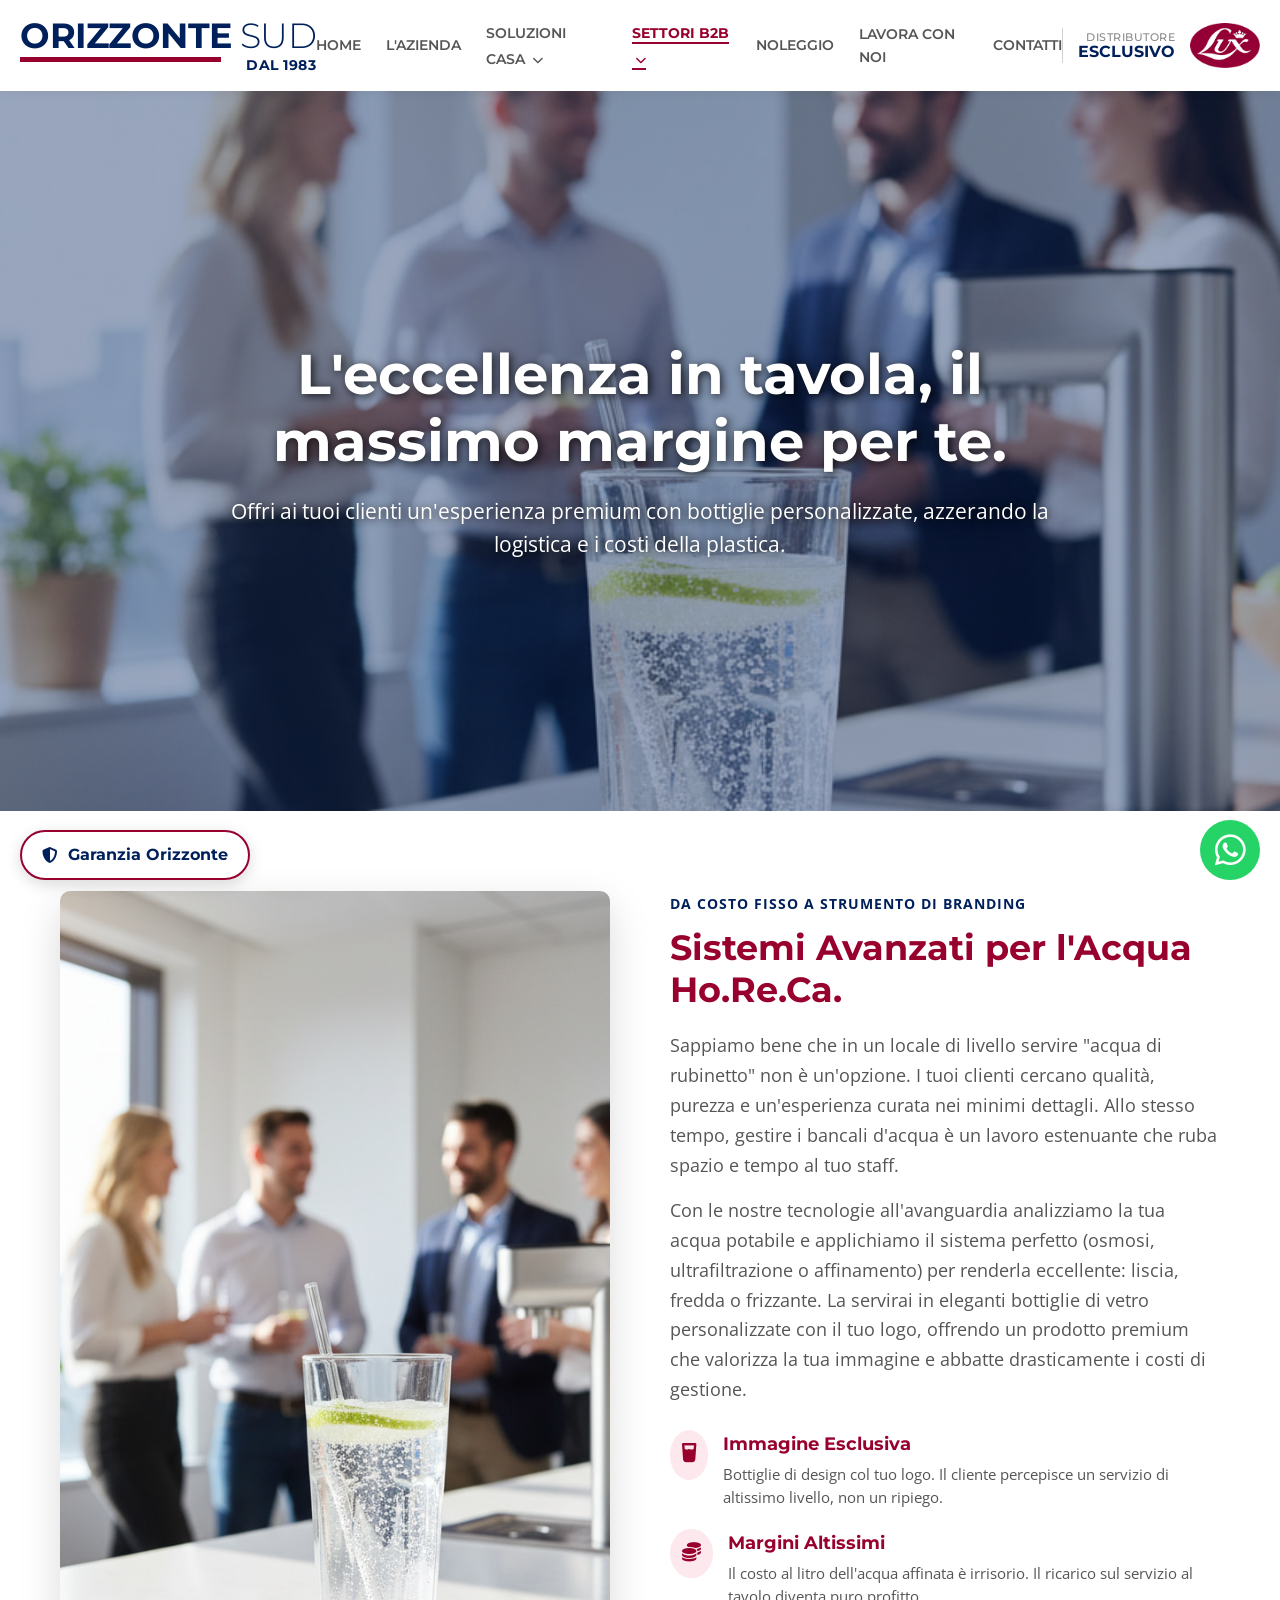
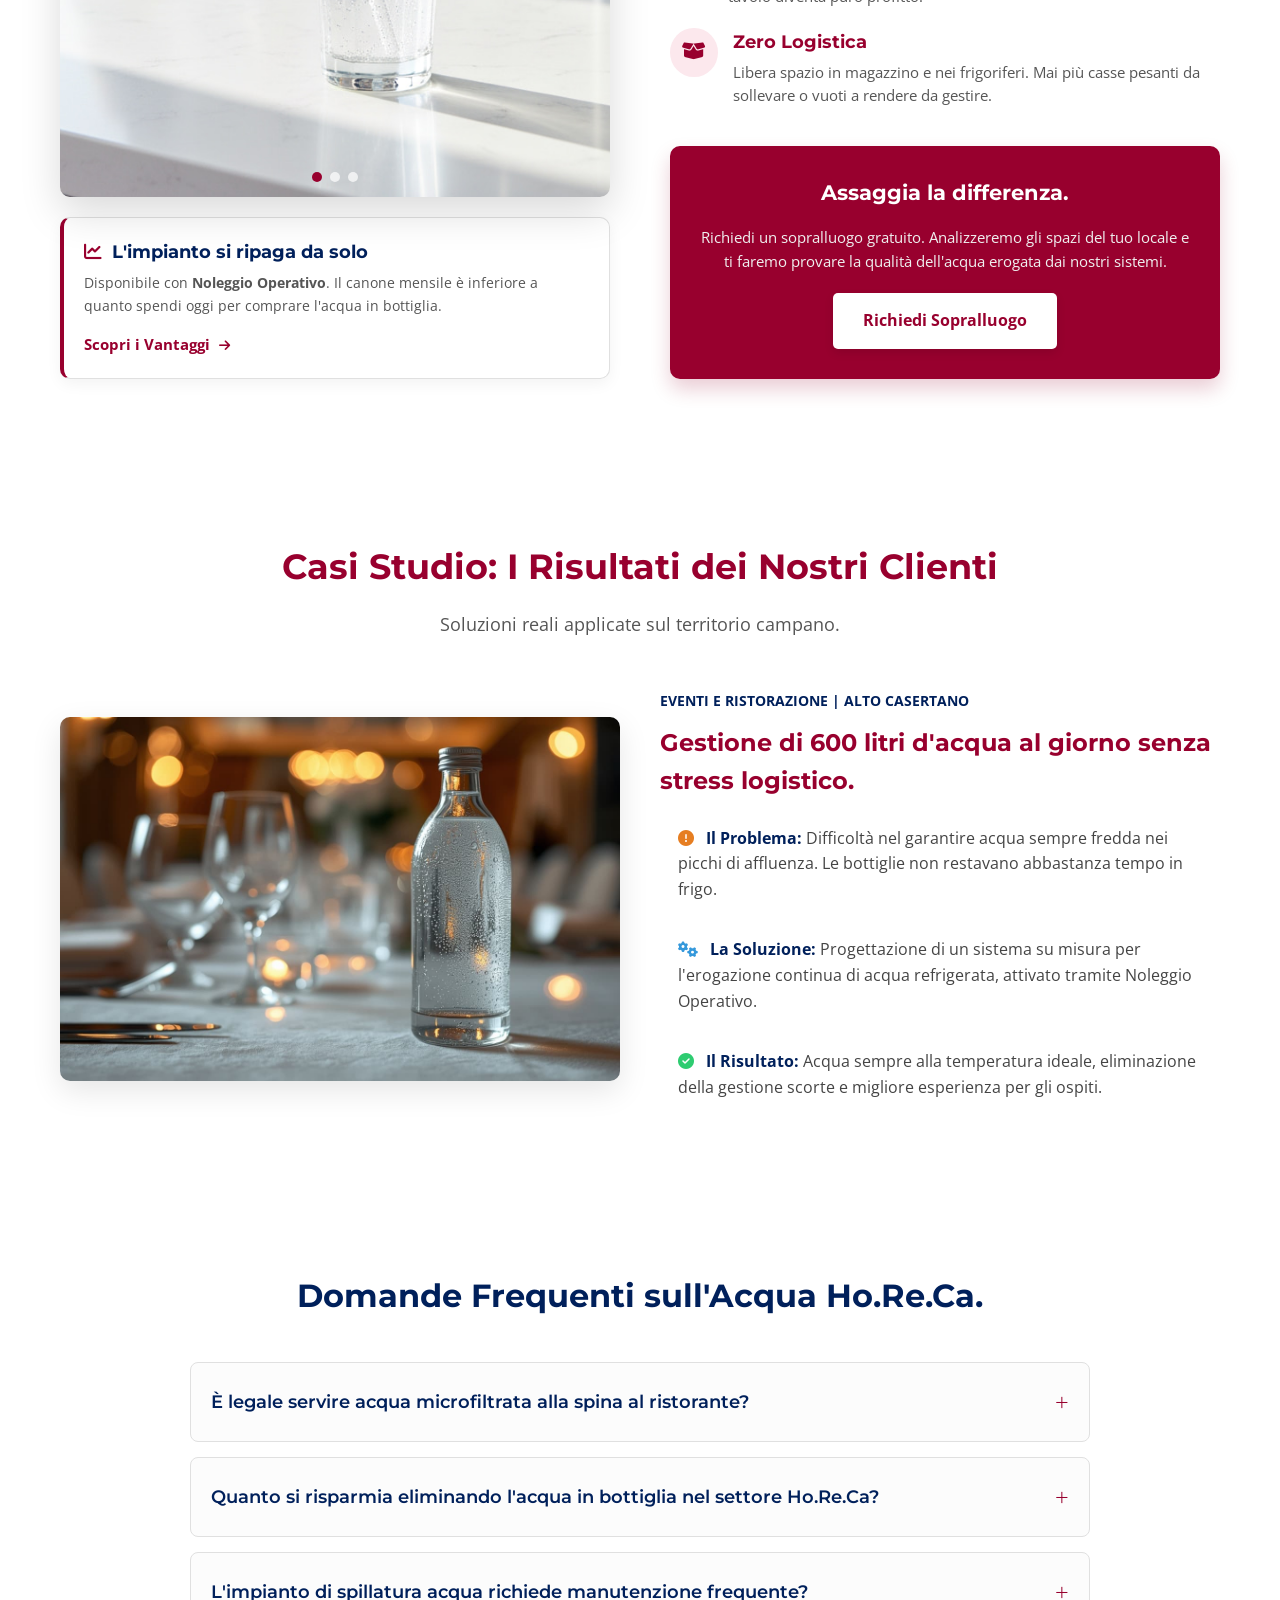
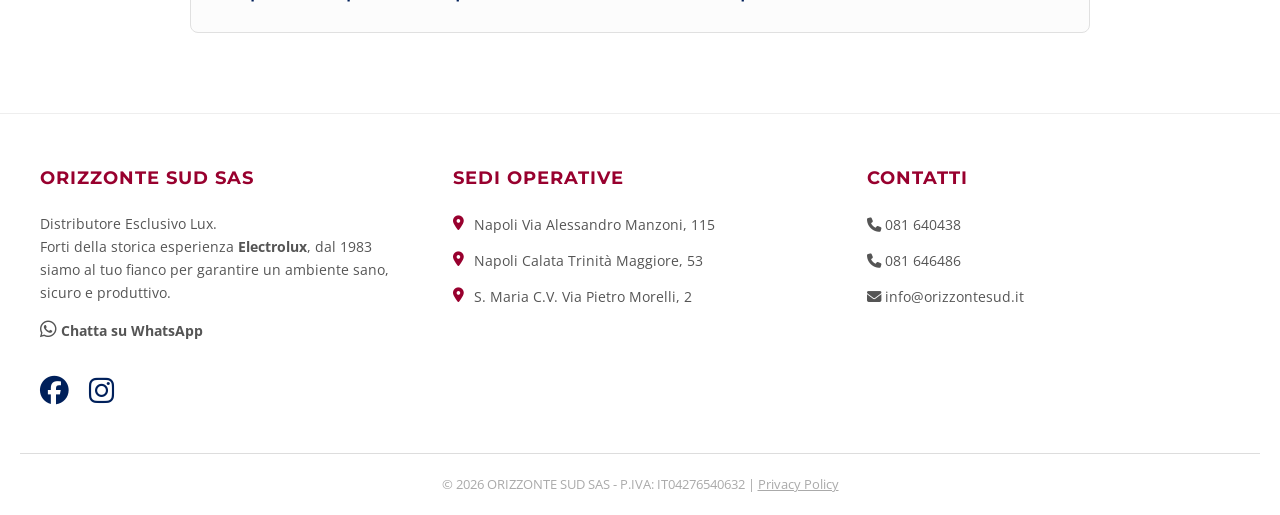
==== commit 06bb2c2c: "agg aeo" ====
--- a/acqua-horeca.html
+++ b/acqua-horeca.html
@@ -13,30 +13,61 @@
     <meta property="og:url" content="https://www.orizzontesud.it/acqua-horeca.html">
     <meta property="og:type" content="website">   
     
-    <!-- SEO INVISIBILE: ANTI-SHOWROOMING & KEYWORDS B2B -->
-    <script type="application/ld+json">
-    {
-      "@context": "https://schema.org",
-      "@type": "ProfessionalService",
-      "name": "Consulenza Trattamento Acqua Ho.Re.Ca. - Orizzonte Sud",
-      "alternateName":["Depuratori Acqua Ristoranti", "Osmosi Inversa Hotel", "Orizzonte Sud Electrolux", "Erogatori Acqua Spina Bar"],
-      "image": "https://www.orizzontesud.it/assets/img/logo-lux.png",
-      "@id": "https://www.orizzontesud.it/acqua-horeca.html",
-      "url": "https://www.orizzontesud.it/acqua-horeca.html",
-      "telephone": "081640438",
-      "description": "Sistemi avanzati di affinamento, osmosi inversa e microfiltrazione per il settore Ho.Re.Ca. Soluzioni premium per ristoranti, hotel e bar con bottiglie in vetro personalizzate. Forti dell'esperienza Electrolux.",
-      "provider": {
-          "@type": "LocalBusiness", 
-          "name": "Orizzonte Sud SAS",
-          "address": {
-            "@type": "PostalAddress",
-            "streetAddress": "Via Alessandro Manzoni, 115",
-            "addressLocality": "Napoli",
-            "postalCode": "80123",
-            "addressCountry": "IT"
+    <!-- SEO & AEO INVISIBILE: SCHEMA PROFESSIONAL SERVICE + FAQ PAGE -->
+    <script type="application/ld+json">[
+      {
+        "@context": "https://schema.org",
+        "@type": "ProfessionalService",
+        "name": "Consulenza Trattamento Acqua Ho.Re.Ca. - Orizzonte Sud",
+        "alternateName":["Depuratori Acqua Ristoranti", "Osmosi Inversa Hotel", "Orizzonte Sud Electrolux", "Erogatori Acqua Spina Bar"],
+        "image": "https://www.orizzontesud.it/assets/img/logo-lux.png",
+        "@id": "https://www.orizzontesud.it/acqua-horeca.html",
+        "url": "https://www.orizzontesud.it/acqua-horeca.html",
+        "telephone": "081640438",
+        "description": "Sistemi avanzati di affinamento, osmosi inversa e microfiltrazione per il settore Ho.Re.Ca. Soluzioni premium per ristoranti, hotel e bar con bottiglie in vetro personalizzate. Forti dell'esperienza Electrolux.",
+        "provider": {
+            "@type": "LocalBusiness", 
+            "name": "Orizzonte Sud SAS",
+            "address": {
+              "@type": "PostalAddress",
+              "streetAddress": "Via Alessandro Manzoni, 115",
+              "addressLocality": "Napoli",
+              "postalCode": "80123",
+              "addressCountry": "IT"
+            }
+        }
+      },
+      {
+        "@context": "https://schema.org",
+        "@type": "FAQPage",
+        "mainEntity":[
+          {
+            "@type": "Question",
+            "name": "È legale servire acqua microfiltrata alla spina al ristorante?",
+            "acceptedAnswer": {
+              "@type": "Answer",
+              "text": "Assolutamente sì. Il D.Lgs 181/2003 e le normative europee consentono la somministrazione di acqua affinata, purché il ristoratore utilizzi diciture trasparenti sul menù o sulle bottiglie (es. 'Acqua potabile trattata e gassata') e garantisca la corretta manutenzione dell'impianto secondo il proprio manuale HACCP."
+            }
+          },
+          {
+            "@type": "Question",
+            "name": "Quanto si risparmia eliminando l'acqua in bottiglia nel settore Ho.Re.Ca?",
+            "acceptedAnswer": {
+              "@type": "Answer",
+              "text": "Il risparmio si calcola su più fronti: l'abbattimento del costo al litro, l'eliminazione della logistica (smaltimento vetro/plastica) e un importante risparmio energetico e di spazio. Non dovrai più sovradimensionare i frigoriferi per stoccare enormi quantità di bottiglie, azzerando l'enorme energia necessaria per mantenerle costantemente alla giusta temperatura."
+            }
+          },
+          {
+            "@type": "Question",
+            "name": "L'impianto di spillatura acqua richiede manutenzione frequente?",
+            "acceptedAnswer": {
+              "@type": "Answer",
+              "text": "Per garantire la sicurezza alimentare e rispettare le normative HACCP, gli erogatori professionali richiedono una sanificazione periodica dei circuiti e la sostituzione dei filtri. Con il Noleggio Operativo, questi interventi programmati sono generalmente inclusi nel canone, sollevando il ristoratore da ogni responsabilità tecnica."
+            }
           }
+        ]
       }
-    }
+    ]
     </script>
 
     <link href="https://fonts.googleapis.com/css2?family=Montserrat:wght@300;400;500;700&family=Open+Sans:wght@400;600&display=swap" rel="stylesheet">
@@ -45,7 +76,7 @@
 </head>
 <body>
     
-    <!-- WHATSAPP FLUTTUANTE (CON TESTO QUALIFICATO B2B) -->
+    <!-- WHATSAPP FLUTTUANTE -->
     <a href="https://wa.me/39081640438?text=Salve,%20vorrei%20una%20consulenza%20sui%20sistemi%20di%20purificazione%20Acqua%20per%20il%20mio%20locale%20(Ho.Re.Ca.)." target="_blank" aria-label="Contattaci su WhatsApp" class="whatsapp-float">
         <i class="fab fa-whatsapp"></i>
     </a>
@@ -156,7 +187,6 @@
                     
                     <div>
                         <span style="color: #00205B; font-weight: 700; font-size: 0.9rem; letter-spacing: 1px; text-transform: uppercase;">Da costo fisso a strumento di branding</span>
-                        <!-- TITOLO ROSSO PER IL B2B -->
                         <h2 style="color: #98002E; font-size: 2.2rem; margin-top: 10px; margin-bottom: 20px; line-height: 1.2;">Sistemi Avanzati per l'Acqua Ho.Re.Ca.</h2>
                         
                         <div style="line-height: 1.7; color: #555; margin-bottom: 25px; font-size: 1.1rem;">
@@ -207,9 +237,7 @@
 
         </div>
 
-        <!-- ==========================================
-             SEZIONE TESTIMONIANZE / CASI STUDIO (OTTIMIZZATA GEO)
-             ========================================== -->
+        <!-- SEZIONE TESTIMONIANZE / CASI STUDIO -->
         <section class="testimonials-section" id="casi-studio" style="padding: 80px 20px; background-color: #ffffff;">
             <div class="container" style="max-width: 1200px; margin: 0 auto;">
                 <div style="text-align: center; margin-bottom: 50px;">
@@ -233,6 +261,33 @@
             </div>
         </section>     
 
+        <!-- SEZIONE AEO / FAQ -->
+        <section class="faq-section">
+            <div class="container">
+                <h2 style="color: #00205B; font-size: 2rem; margin-bottom: 40px; text-align: center;">Domande Frequenti sull'Acqua Ho.Re.Ca.</h2>
+                
+                <div class="faq-container">
+                    <!-- FAQ 1 -->
+                    <details class="faq-item">
+                        <summary>È legale servire acqua microfiltrata alla spina al ristorante?</summary>
+                        <p>Assolutamente sì. Il D.Lgs 181/2003 e le normative europee consentono la somministrazione di acqua affinata, purché il ristoratore utilizzi diciture trasparenti sul menù o sulle bottiglie (es. "Acqua potabile trattata e gassata") e garantisca la corretta manutenzione dell'impianto secondo il proprio manuale HACCP.</p>
+                    </details>
+
+                    <!-- FAQ 2 -->
+                    <details class="faq-item">
+                        <summary>Quanto si risparmia eliminando l'acqua in bottiglia nel settore Ho.Re.Ca?</summary>
+                        <p>Il risparmio si calcola su più fronti: l'abbattimento del costo al litro, l'eliminazione della logistica (smaltimento vetro/plastica) e un importante risparmio energetico e di spazio. Non dovrai più sovradimensionare i frigoriferi per stoccare enormi quantità di bottiglie, azzerando l'enorme energia necessaria per mantenerle costantemente alla giusta temperatura.</p>
+                    </details>
+
+                    <!-- FAQ 3 -->
+                    <details class="faq-item">
+                        <summary>L'impianto di spillatura acqua richiede manutenzione frequente?</summary>
+                        <p>Per garantire la sicurezza alimentare e rispettare le normative HACCP, gli erogatori professionali richiedono una sanificazione periodica dei circuiti e la sostituzione dei filtri. Con il Noleggio Operativo, questi interventi programmati sono generalmente inclusi nel canone, sollevando il ristoratore da ogni responsabilità tecnica.</p>
+                    </details>
+                </div>
+            </div>
+        </section>
+
     </main>
 
     <!-- BOTTONE GARANZIA ORIZZONTE -->
@@ -240,7 +295,7 @@
         <i class="fas fa-shield-alt"></i><span>Garanzia Orizzonte</span>
     </div>
 
-    <!-- FOOTER UNIVERSALE (INTERATTIVO E STANDARDIZZATO) -->
+    <!-- FOOTER UNIVERSALE -->
     <footer style="background-color: white; padding: 50px 20px 20px; border-top: 1px solid #eee; font-size: 0.9rem;">
         <div style="max-width: 1200px; margin: 0 auto; display: grid; grid-template-columns: repeat(auto-fit, minmax(250px, 1fr)); gap: 40px; margin-bottom: 40px;">
             <div>
@@ -249,7 +304,6 @@
                     Distributore Esclusivo Lux.<br>
                     Forti della storica esperienza <strong>Electrolux</strong>, dal 1983 siamo al tuo fianco per garantire un ambiente sano, sicuro e produttivo.
                 </p>
-                <!-- Link WhatsApp Interattivo -->
                 <a href="https://wa.me/39081640438?text=Salve,%20vorrei%20una%20consulenza%20sui%20sistemi%20di%20purificazione%20Acqua%20per%20il%20mio%20locale%20(Ho.Re.Ca.)." class="footer-link" style="font-weight: bold;">
                     <i class="fab fa-whatsapp" style="font-size: 1.2rem;"></i> Chatta su WhatsApp
                 </a>
@@ -265,7 +319,6 @@
             <div>
                 <h4 style="color: #98002E; margin-bottom: 20px; font-size: 1.1rem; text-transform: uppercase; letter-spacing: 1px;">Contatti</h4>
                 <ul style="list-style: none; padding: 0; color: #555; line-height: 1.8;">
-                    <!-- Numeri e Mail resi Interattivi (Classe footer-link) -->
                     <li style="margin-bottom: 10px;">
                         <a href="tel:+39081640438" class="footer-link"><i class="fas fa-phone"></i> 081 640438</a>
                     </li>
@@ -283,7 +336,7 @@
         </div>
     </footer>
 
-    <!-- SCRIPT CENTRALIZZATO (Logiche in app.js, Core Web Vitals massimizzati) -->
+    <!-- SCRIPT CENTRALIZZATO -->
     <script src="assets/js/app.js"></script>
 </body>
 </html>
--- a/assets/css/style.css
+++ b/assets/css/style.css
@@ -112,4 +112,94 @@
     .method-trigger i { font-size: 1.5rem; margin: 0; }
 }
 
-a:focus-visible, button:focus-visible, input:focus-visible, select:focus-visible, textarea:focus-visible { outline: 3px solid var(--lux-ruby); outline-offset: 2px; }+a:focus-visible, button:focus-visible, input:focus-visible, select:focus-visible, textarea:focus-visible { outline: 3px solid var(--lux-ruby); outline-offset: 2px; }
+
+/* ==========================================================================
+   SEZIONE FAQ (AEO - Answer Engine Optimization)
+   ========================================================================== */
+.faq-section {
+    padding: 80px 20px;
+    background-color: #ffffff;
+}
+
+.faq-container {
+    max-width: 900px;
+    margin: 0 auto;
+    display: flex;
+    flex-direction: column;
+    gap: 15px;
+}
+
+.faq-item {
+    background-color: #fcfcfc;
+    border: 1px solid #e0e0e0;
+    border-radius: 8px;
+    overflow: hidden;
+    transition: all 0.3s ease;
+}
+
+.faq-item[open] {
+    border-color: var(--lux-ruby);
+    box-shadow: 0 5px 15px rgba(152, 0, 46, 0.1);
+}
+
+.faq-item summary {
+    padding: 20px;
+    font-family: 'Montserrat', sans-serif;
+    font-weight: 600;
+    font-size: 1.1rem;
+    color: var(--lux-blue);
+    cursor: pointer;
+    list-style: none; /* Rimuove la freccia di default su Chrome/Safari */
+    position: relative;
+    display: flex;
+    align-items: center;
+    justify-content: space-between;
+}
+
+/* Rimuove la freccia di default su Safari */
+.faq-item summary::-webkit-details-marker {
+    display: none;
+}
+
+/* Icona + e - personalizzata */
+.faq-item summary::after {
+    content: '\002B'; /* Simbolo Più */
+    font-family: 'Open Sans', sans-serif;
+    font-size: 1.5rem;
+    color: var(--lux-ruby);
+    font-weight: 300;
+    transition: transform 0.3s ease;
+}
+
+.faq-item[open] summary::after {
+    content: '\2212'; /* Simbolo Meno */
+    transform: rotate(180deg);
+}
+
+.faq-item p {
+    padding: 0 20px 20px 20px;
+    color: #555;
+    line-height: 1.7;
+    font-size: 1rem;
+    margin: 0;
+    border-top: 1px solid transparent;
+    animation: fadeInDown 0.4s ease-in-out;
+}
+
+.faq-item[open] p {
+    border-top-color: #f0f0f0;
+    padding-top: 20px;
+}
+
+/* Animazione fluida per l'apertura */
+@keyframes fadeInDown {
+    from {
+        opacity: 0;
+        transform: translateY(-10px);
+    }
+    to {
+        opacity: 1;
+        transform: translateY(0);
+    }
+}
